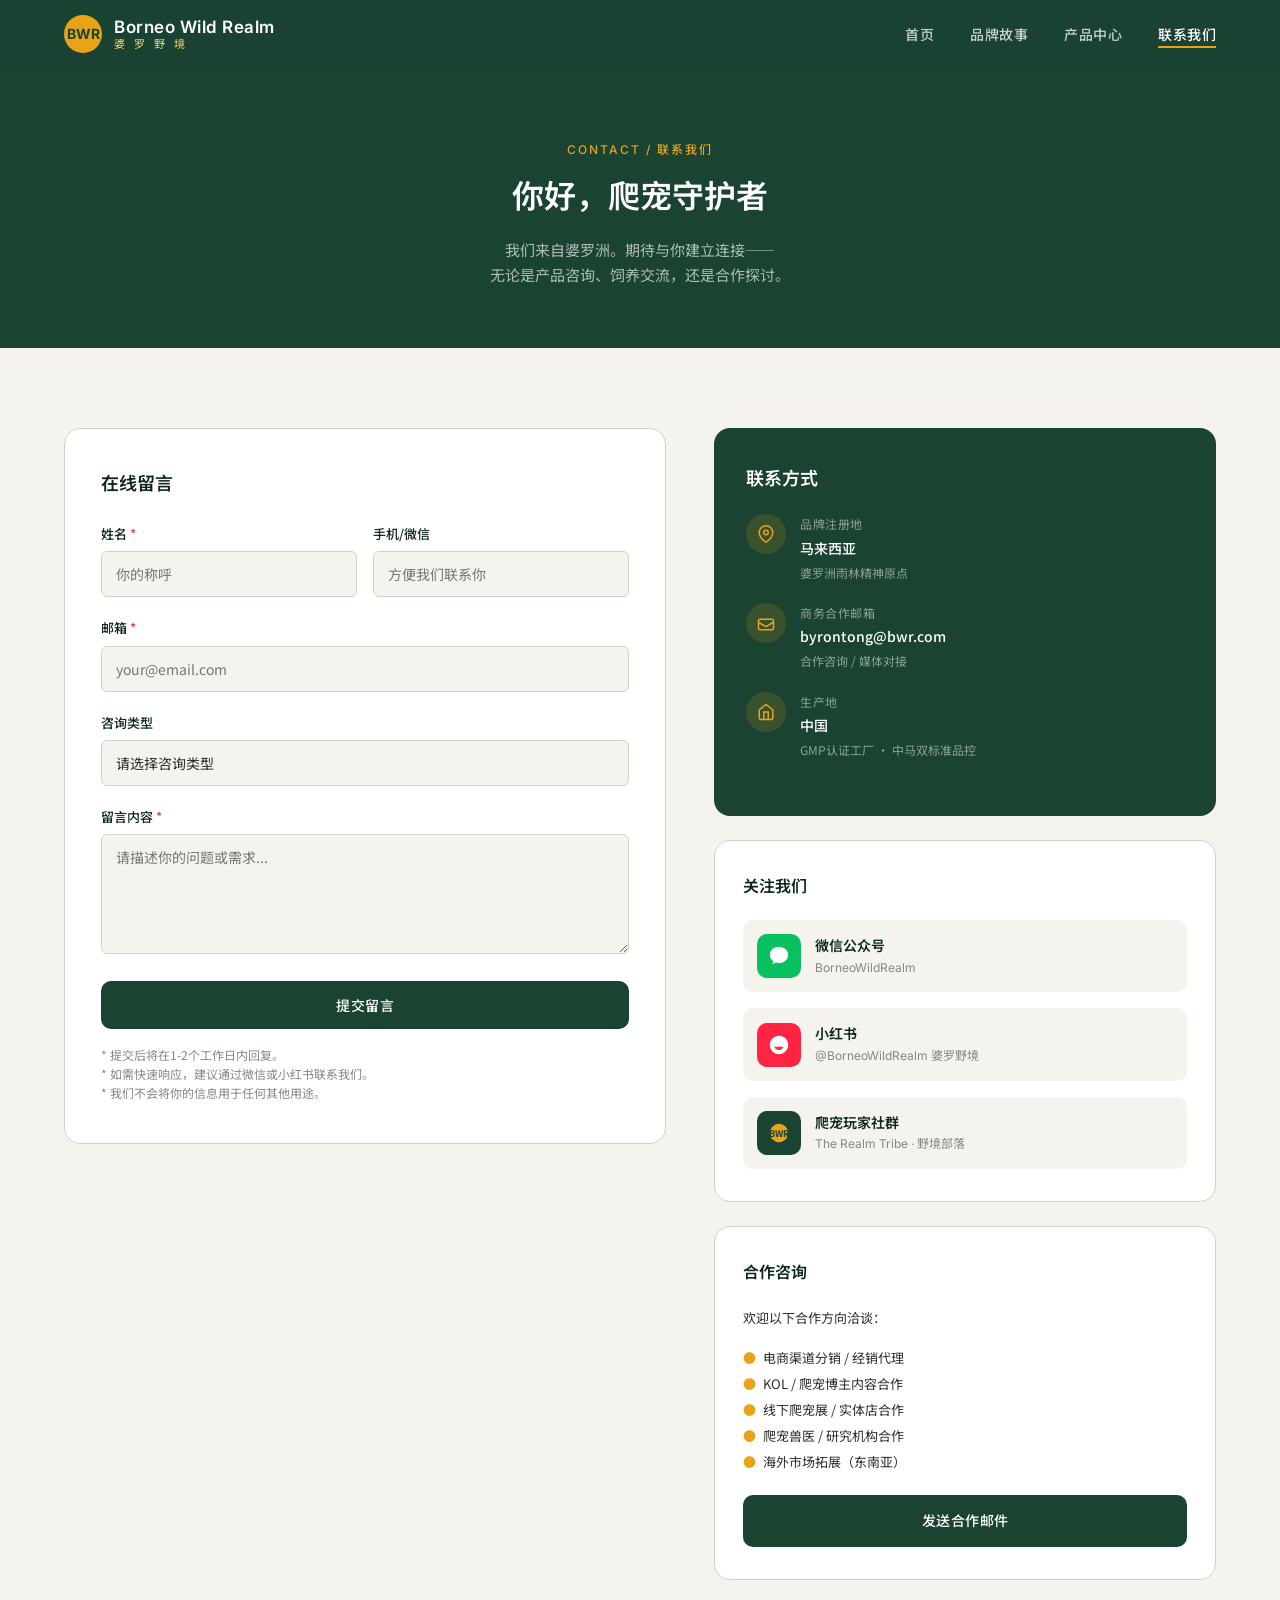
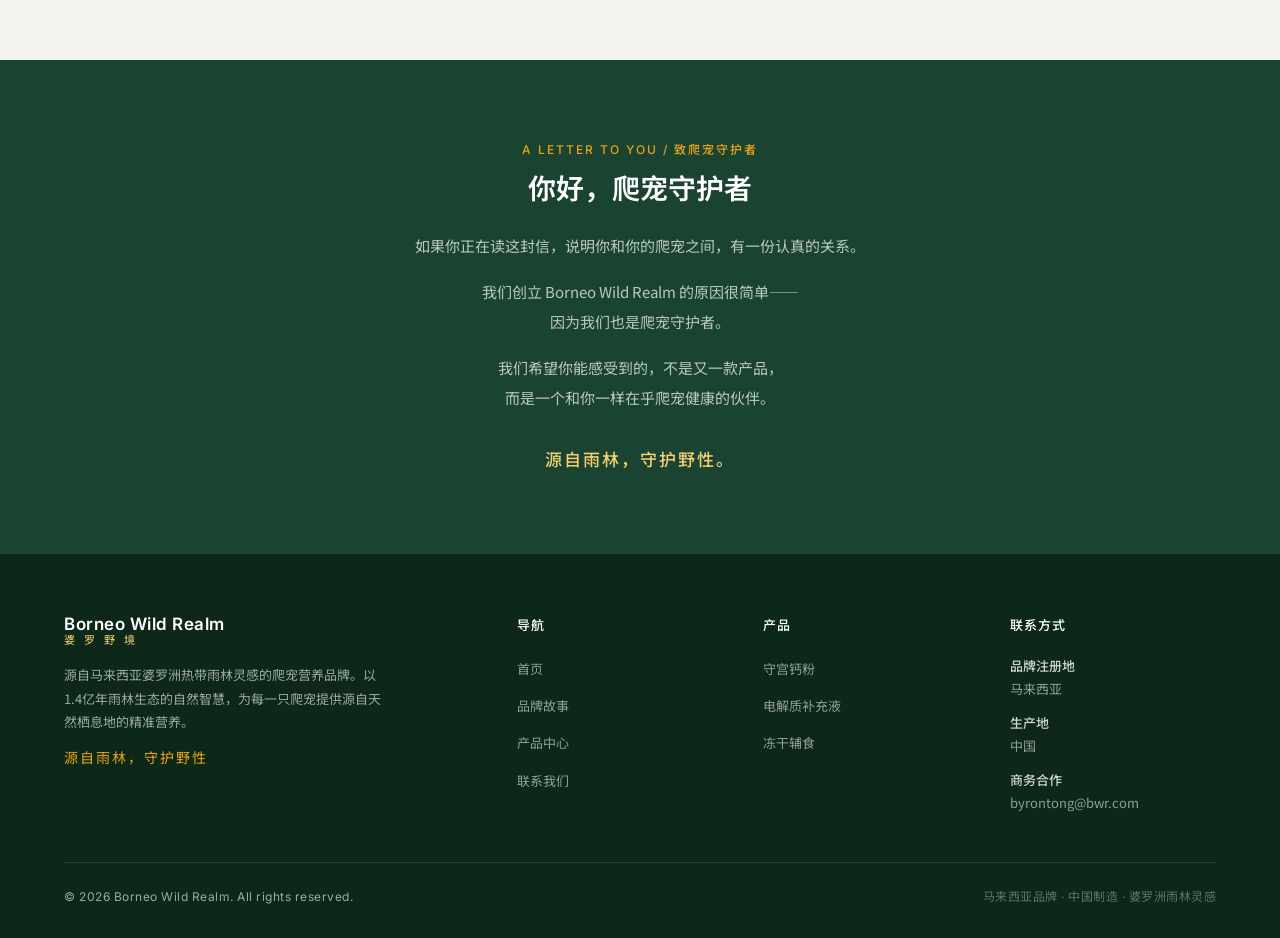
==== contact.html @ 5eca559c "Borneo Wild Realm brand website - initial commit 4 pages: index, story, products, contact 7 products" ====
<!DOCTYPE html>
<html lang="zh-CN">
<head>
  <meta charset="UTF-8">
  <meta name="viewport" content="width=device-width, initial-scale=1.0">
  <title>联系我们 | Borneo Wild Realm 婆罗野境</title>
  <meta name="description" content="联系 Borneo Wild Realm — 在线留言、微信/小红书账号、合作咨询渠道。源自婆罗洲雨林的爬宠营养品牌，期待与每一位爬宠守护者建立连接。">
  <link rel="icon" href="data:image/svg+xml,<svg xmlns='http://www.w3.org/2000/svg' viewBox='0 0 100 100'><circle cx='50' cy='50' r='50' fill='%23E8A317'/><text x='50' y='62' text-anchor='middle' font-family='Inter,sans-serif' font-size='32' font-weight='700' fill='%231B4332'>BWR</text></svg>">
  <link rel="stylesheet" href="css/style.css">
</head>
<body>

  <!-- ========== 导航栏 ========== -->
  <nav class="navbar">
    <div class="nav-inner">
      <a href="index.html" class="nav-logo">
        <div class="nav-logo-icon">BWR</div>
        <div class="nav-logo-text">
          Borneo Wild Realm
          <div class="cn">婆 罗 野 境</div>
        </div>
      </a>
      <button class="nav-toggle" aria-label="菜单">
        <span></span><span></span><span></span>
      </button>
      <ul class="nav-links">
        <li><a href="index.html">首页</a></li>
        <li><a href="story.html">品牌故事</a></li>
        <li><a href="products.html">产品中心</a></li>
        <li><a href="contact.html">联系我们</a></li>
      </ul>
    </div>
  </nav>

  <!-- ========== 联系页 Hero ========== -->
  <section class="contact-hero">
    <div class="container">
      <div class="section-label">CONTACT / 联系我们</div>
      <h1>你好，爬宠守护者</h1>
      <p>我们来自婆罗洲。期待与你建立连接——<br>无论是产品咨询、饲养交流，还是合作探讨。</p>
    </div>
  </section>

  <!-- ========== 联系内容 ========== -->
  <section class="bg-limestone">
    <div class="container">
      <div class="contact-grid">

        <!-- 左侧：留言表单 -->
        <div class="contact-form-wrapper fade-in">
          <h3 style="font-family:var(--bw-font-primary);font-size:18px;font-weight:600;color:var(--bw-jungle-dark);margin-bottom:24px;">在线留言</h3>

          <div class="form-success">
            <strong>留言提交成功！</strong>
            我们已收到你的消息，将在1-2个工作日内回复。
          </div>

          <form id="contact-form" novalidate>
            <div class="form-row">
              <div class="form-group">
                <label for="name">姓名 <span class="required">*</span></label>
                <input type="text" id="name" name="name" placeholder="你的称呼" required>
              </div>
              <div class="form-group">
                <label for="phone">手机/微信</label>
                <input type="text" id="phone" name="phone" placeholder="方便我们联系你">
              </div>
            </div>

            <div class="form-group">
              <label for="email">邮箱 <span class="required">*</span></label>
              <input type="email" id="email" name="email" placeholder="your@email.com" required>
            </div>

            <div class="form-group">
              <label for="topic">咨询类型</label>
              <select id="topic" name="topic">
                <option value="">请选择咨询类型</option>
                <option value="product">产品咨询</option>
                <option value="purchase">购买渠道</option>
                <option value="breeding">饲养交流</option>
                <option value="cooperation">商务合作</option>
                <option value="kol">KOL/媒体合作</option>
                <option value="other">其他</option>
              </select>
            </div>

            <div class="form-group">
              <label for="message">留言内容 <span class="required">*</span></label>
              <textarea id="message" name="message" placeholder="请描述你的问题或需求..." required></textarea>
            </div>

            <button type="submit" class="btn btn-dark" style="width:100%;">提交留言</button>

            <p class="form-note">
              * 提交后将在1-2个工作日内回复。<br>
              * 如需快速响应，建议通过微信或小红书联系我们。<br>
              * 我们不会将你的信息用于任何其他用途。
            </p>
          </form>
        </div>

        <!-- 右侧：联系信息 + 社交媒体 -->
        <div>
          <!-- 联系信息卡片 -->
          <div class="contact-info-card fade-in fade-in-delay-1">
            <h3>联系方式</h3>

            <div class="contact-info-item">
              <div class="ci-icon">
                <svg width="18" height="18" viewBox="0 0 24 24" fill="none" stroke="#E8A317" stroke-width="2"><path d="M21 10c0 7-9 13-9 13s-9-6-9-13a9 9 0 0 1 18 0z"/><circle cx="12" cy="10" r="3"/></svg>
              </div>
              <div class="ci-content">
                <div class="ci-label">品牌注册地</div>
                <div class="ci-value">马来西亚</div>
                <div class="ci-sub">婆罗洲雨林精神原点</div>
              </div>
            </div>

            <div class="contact-info-item">
              <div class="ci-icon">
                <svg width="18" height="18" viewBox="0 0 24 24" fill="none" stroke="#E8A317" stroke-width="2"><rect x="2" y="7" width="20" height="14" rx="2"/><path d="M22 11l-10 6L2 11"/></svg>
              </div>
              <div class="ci-content">
                <div class="ci-label">商务合作邮箱</div>
                <div class="ci-value">byrontong@bwr.com</div>
                <div class="ci-sub">合作咨询 / 媒体对接</div>
              </div>
            </div>

            <div class="contact-info-item">
              <div class="ci-icon">
                <svg width="18" height="18" viewBox="0 0 24 24" fill="none" stroke="#E8A317" stroke-width="2"><path d="M3 9l9-7 9 7v11a2 2 0 0 1-2 2H5a2 2 0 0 1-2-2z"/><polyline points="9 22 9 12 15 12 15 22"/></svg>
              </div>
              <div class="ci-content">
                <div class="ci-label">生产地</div>
                <div class="ci-value">中国</div>
                <div class="ci-sub">GMP认证工厂 · 中马双标准品控</div>
              </div>
            </div>
          </div>

          <!-- 社交媒体卡片 -->
          <div class="social-card fade-in fade-in-delay-2">
            <h3>关注我们</h3>
            <div class="social-list">

              <div class="social-item">
                <div class="si-icon" style="background:#07C160;">
                  <svg width="22" height="22" viewBox="0 0 24 24" fill="#fff"><path d="M8.5 8.5a1 1 0 100-2 1 1 0 000 2zm5 0a1 1 0 100-2 1 1 0 000 2zM12 2C6.48 2 2 5.94 2 10.8c0 2.77 1.46 5.24 3.74 6.85L5 21l3.4-1.86c1.12.31 2.32.48 3.6.48 5.52 0 10-3.94 10-8.8S17.52 2 12 2z"/></svg>
                </div>
                <div class="si-content">
                  <div class="si-name">微信公众号</div>
                  <div class="si-id">BorneoWildRealm</div>
                </div>
              </div>

              <div class="social-item">
                <div class="si-icon" style="background:#FF2442;">
                  <svg width="22" height="22" viewBox="0 0 24 24" fill="#fff"><path d="M12 2C6.48 2 2 6.48 2 12s4.48 10 10 10 10-4.48 10-10S17.52 2 12 2zm3.5 6.5c-.83 0-1.5.67-1.5 1.5s.67 1.5 1.5 1.5 1.5-.67 1.5-1.5-.67-1.5-1.5-1.5zm-7 0c-.83 0-1.5.67-1.5 1.5s.67 1.5 1.5 1.5 1.5-.67 1.5-1.5-.67-1.5-1.5-1.5zM12 17.5c-2.33 0-4.31-1.46-5.11-3.5h10.22c-.8 2.04-2.78 3.5-5.11 3.5z"/></svg>
                </div>
                <div class="si-content">
                  <div class="si-name">小红书</div>
                  <div class="si-id">@BorneoWildRealm 婆罗野境</div>
                </div>
              </div>

              <div class="social-item">
                <div class="si-icon" style="background:#1B4332;">
                  <svg width="22" height="22" viewBox="0 0 24 24" fill="#E8A317"><circle cx="12" cy="12" r="10"/><text x="12" y="16" text-anchor="middle" font-size="10" font-weight="700" fill="#1B4332">BWR</text></svg>
                </div>
                <div class="si-content">
                  <div class="si-name">爬宠玩家社群</div>
                  <div class="si-id">The Realm Tribe · 野境部落</div>
                </div>
              </div>

            </div>
          </div>

          <!-- 合作咨询卡片 -->
          <div class="social-card fade-in fade-in-delay-3" style="margin-top:24px;">
            <h3>合作咨询</h3>
            <div style="font-size:13px;color:var(--gray-500);line-height:1.8;margin-bottom:16px;">
              欢迎以下合作方向洽谈：
            </div>
            <ul style="font-size:13px;color:var(--bw-charcoal);line-height:2;">
              <li style="padding-left:20px;position:relative;">
                <span style="position:absolute;left:0;color:var(--bw-amber);">&#9679;</span>
                电商渠道分销 / 经销代理
              </li>
              <li style="padding-left:20px;position:relative;">
                <span style="position:absolute;left:0;color:var(--bw-amber);">&#9679;</span>
                KOL / 爬宠博主内容合作
              </li>
              <li style="padding-left:20px;position:relative;">
                <span style="position:absolute;left:0;color:var(--bw-amber);">&#9679;</span>
                线下爬宠展 / 实体店合作
              </li>
              <li style="padding-left:20px;position:relative;">
                <span style="position:absolute;left:0;color:var(--bw-amber);">&#9679;</span>
                爬宠兽医 / 研究机构合作
              </li>
              <li style="padding-left:20px;position:relative;">
                <span style="position:absolute;left:0;color:var(--bw-amber);">&#9679;</span>
                海外市场拓展（东南亚）
              </li>
            </ul>
            <a href="mailto:byrontong@bwr.com" class="btn btn-dark" style="width:100%;margin-top:20px;">发送合作邮件</a>
          </div>
        </div>

      </div>
    </div>
  </section>

  <!-- ========== 品牌信件 CTA ========== -->
  <section class="bg-rainforest">
    <div class="container-sm text-center fade-in">
      <div class="section-label" style="color:var(--bw-amber);">A LETTER TO YOU / 致爬宠守护者</div>
      <h2 class="section-title" style="margin-bottom:24px;">你好，爬宠守护者</h2>
      <p style="font-size:15px;color:rgba(255,255,255,0.7);line-height:2;margin-bottom:16px;">
        如果你正在读这封信，说明你和你的爬宠之间，有一份认真的关系。
      </p>
      <p style="font-size:15px;color:rgba(255,255,255,0.7);line-height:2;margin-bottom:16px;">
        我们创立 Borneo Wild Realm 的原因很简单——<br>
        因为我们也是爬宠守护者。
      </p>
      <p style="font-size:15px;color:rgba(255,255,255,0.7);line-height:2;margin-bottom:32px;">
        我们希望你能感受到的，不是又一款产品，<br>
        而是一个和你一样在乎爬宠健康的伙伴。
      </p>
      <p style="font-size:17px;color:var(--bw-amber-light);font-weight:500;letter-spacing:2px;">
        源自雨林，守护野性。
      </p>
    </div>
  </section>

  <!-- ========== 页脚 ========== -->
  <footer class="footer">
    <div class="container">
      <div class="footer-grid">
        <div class="footer-brand">
          <div class="nav-logo-text">
            Borneo Wild Realm
            <div class="cn" style="color:var(--bw-amber-light);letter-spacing:3px;font-size:11px;">婆 罗 野 境</div>
          </div>
          <p>源自马来西亚婆罗洲热带雨林灵感的爬宠营养品牌。以1.4亿年雨林生态的自然智慧，为每一只爬宠提供源自天然栖息地的精准营养。</p>
          <div class="slogan">源自雨林，守护野性</div>
        </div>
        <div class="footer-col">
          <h4>导航</h4>
          <ul>
            <li><a href="index.html">首页</a></li>
            <li><a href="story.html">品牌故事</a></li>
            <li><a href="products.html">产品中心</a></li>
            <li><a href="contact.html">联系我们</a></li>
          </ul>
        </div>
        <div class="footer-col">
          <h4>产品</h4>
          <ul>
            <li><a href="products.html">守宫钙粉</a></li>
            <li><a href="products.html">电解质补充液</a></li>
            <li><a href="products.html">冻干辅食</a></li>
          </ul>
        </div>
        <div class="footer-col">
          <h4>联系方式</h4>
          <div class="contact-item">
            <strong>品牌注册地</strong><br>马来西亚
          </div>
          <div class="contact-item" style="margin-top:10px;">
            <strong>生产地</strong><br>中国
          </div>
          <div class="contact-item" style="margin-top:10px;">
            <strong>商务合作</strong><br>byrontong@bwr.com
          </div>
        </div>
      </div>
      <div class="footer-bottom">
        <span>&copy; 2026 Borneo Wild Realm. All rights reserved.</span>
        <span class="brand-line">马来西亚品牌 · 中国制造 · 婆罗洲雨林灵感</span>
      </div>
    </div>
  </footer>

  <script src="js/products.js"></script>
  <script src="js/main.js"></script>
</body>
</html>
---- css/style.css ----
/* ============================================
   Borneo Wild Realm | 婆罗野境
   品牌官网共享样式
   ============================================ */

/* ---------- 字体 ---------- */
@import url('https://fonts.googleapis.com/css2?family=Inter:wght@400;500;600;700&family=Noto+Sans+SC:wght@400;500;700&display=swap');

/* ---------- 设计变量 ---------- */
:root {
  /* 品牌色彩系统 */
  --bw-rainforest: #1B4332;
  --bw-rainforest-light: #2D6A4F;
  --bw-rainforest-pale: #D8E8DC;
  --bw-jungle-dark: #0D2818;
  --bw-amber: #E8A317;
  --bw-amber-light: #F4D06F;
  --bw-amber-pale: #FCF3D5;
  --bw-earth: #D4A373;
  --bw-earth-light: #E8C9A0;
  --bw-limestone: #F5F3EE;
  --bw-charcoal: #2C2C2A;
  --bw-gray-500: #888780;
  --bw-gray-300: #D3D1C7;
  --bw-gray-100: #F1EFE8;
  --bw-white: #FFFFFF;

  /* 字体 */
  --bw-font-primary: 'Inter', 'Noto Sans SC', system-ui, sans-serif;
  --bw-font-body: 'Noto Sans SC', 'Inter', system-ui, sans-serif;

  /* 圆角 */
  --bw-radius-sm: 6px;
  --bw-radius-md: 10px;
  --bw-radius-lg: 16px;
  --bw-radius-xl: 24px;

  /* 阴影 */
  --bw-shadow-sm: 0 1px 3px rgba(13, 40, 24, 0.08);
  --bw-shadow-md: 0 4px 16px rgba(13, 40, 24, 0.1);
  --bw-shadow-lg: 0 12px 40px rgba(13, 40, 24, 0.15);

  /* 过渡 */
  --bw-transition: 0.35s cubic-bezier(0.4, 0, 0.2, 1);

  /* 容器宽度 */
  --bw-container: 1200px;
}

/* ---------- 基础重置 ---------- */
* {
  margin: 0;
  padding: 0;
  box-sizing: border-box;
}

html {
  scroll-behavior: smooth;
  -webkit-text-size-adjust: 100%;
}

body {
  font-family: var(--bw-font-body);
  background: var(--bw-limestone);
  color: var(--bw-charcoal);
  line-height: 1.7;
  -webkit-font-smoothing: antialiased;
  -moz-osx-font-smoothing: grayscale;
  overflow-x: hidden;
}

img {
  max-width: 100%;
  height: auto;
  display: block;
}

a {
  color: inherit;
  text-decoration: none;
  transition: color var(--bw-transition);
}

ul {
  list-style: none;
}

/* ---------- 容器 ---------- */
.container {
  max-width: var(--bw-container);
  margin: 0 auto;
  padding: 0 24px;
}

.container-sm {
  max-width: 800px;
  margin: 0 auto;
  padding: 0 24px;
}

/* ============================================
   导航栏
   ============================================ */
.navbar {
  position: fixed;
  top: 0;
  left: 0;
  width: 100%;
  z-index: 1000;
  background: rgba(27, 67, 50, 0.92);
  backdrop-filter: blur(12px);
  -webkit-backdrop-filter: blur(12px);
  transition: background var(--bw-transition), box-shadow var(--bw-transition);
}

.navbar.scrolled {
  background: rgba(13, 40, 24, 0.96);
  box-shadow: 0 2px 20px rgba(0, 0, 0, 0.15);
}

.nav-inner {
  max-width: var(--bw-container);
  margin: 0 auto;
  padding: 0 24px;
  height: 68px;
  display: flex;
  align-items: center;
  justify-content: space-between;
}

.nav-logo {
  display: flex;
  align-items: center;
  gap: 12px;
}

.nav-logo-icon {
  width: 38px;
  height: 38px;
  border-radius: 50%;
  background: var(--bw-amber);
  display: flex;
  align-items: center;
  justify-content: center;
  font-family: var(--bw-font-primary);
  font-weight: 700;
  font-size: 14px;
  color: var(--bw-rainforest);
  flex-shrink: 0;
}

.nav-logo-text {
  font-family: var(--bw-font-primary);
  font-size: 17px;
  font-weight: 600;
  color: var(--bw-white);
  letter-spacing: 0.5px;
  line-height: 1.2;
}

.nav-logo-text .cn {
  font-size: 11px;
  color: var(--bw-amber-light);
  letter-spacing: 3px;
  font-weight: 400;
}

.nav-links {
  display: flex;
  align-items: center;
  gap: 36px;
}

.nav-links a {
  font-size: 14px;
  color: rgba(255, 255, 255, 0.75);
  font-weight: 500;
  letter-spacing: 0.5px;
  position: relative;
  padding: 4px 0;
}

.nav-links a::after {
  content: '';
  position: absolute;
  bottom: 0;
  left: 0;
  width: 0;
  height: 2px;
  background: var(--bw-amber);
  transition: width var(--bw-transition);
}

.nav-links a:hover,
.nav-links a.active {
  color: var(--bw-white);
}

.nav-links a:hover::after,
.nav-links a.active::after {
  width: 100%;
}

/* 移动端汉堡菜单 */
.nav-toggle {
  display: none;
  flex-direction: column;
  gap: 5px;
  cursor: pointer;
  padding: 8px;
  background: none;
  border: none;
}

.nav-toggle span {
  width: 24px;
  height: 2px;
  background: var(--bw-white);
  border-radius: 2px;
  transition: all var(--bw-transition);
}

.nav-toggle.active span:nth-child(1) {
  transform: translateY(7px) rotate(45deg);
}

.nav-toggle.active span:nth-child(2) {
  opacity: 0;
}

.nav-toggle.active span:nth-child(3) {
  transform: translateY(-7px) rotate(-45deg);
}

/* ============================================
   通用区块
   ============================================ */
section {
  padding: 80px 0;
}

.section-label {
  font-family: var(--bw-font-primary);
  font-size: 12px;
  font-weight: 500;
  text-transform: uppercase;
  letter-spacing: 2px;
  color: var(--bw-amber);
  margin-bottom: 10px;
}

.section-title {
  font-family: var(--bw-font-primary);
  font-size: 28px;
  font-weight: 600;
  color: var(--bw-jungle-dark);
  margin-bottom: 16px;
  line-height: 1.3;
}

.section-subtitle {
  font-size: 15px;
  color: var(--bw-gray-500);
  max-width: 640px;
  margin-bottom: 48px;
  line-height: 1.8;
}

.bg-white { background: var(--bw-white); }
.bg-limestone { background: var(--bw-limestone); }
.bg-rainforest { background: var(--bw-rainforest); color: var(--bw-white); }
.bg-rainforest .section-title { color: var(--bw-white); }
.bg-rainforest .section-subtitle { color: rgba(255, 255, 255, 0.7); }

.text-center { text-align: center; }

/* ============================================
   按钮
   ============================================ */
.btn {
  display: inline-flex;
  align-items: center;
  justify-content: center;
  gap: 8px;
  padding: 14px 32px;
  font-family: var(--bw-font-primary);
  font-size: 14px;
  font-weight: 500;
  letter-spacing: 0.5px;
  border-radius: var(--bw-radius-md);
  border: none;
  cursor: pointer;
  transition: all var(--bw-transition);
  text-decoration: none;
}

.btn-primary {
  background: var(--bw-amber);
  color: var(--bw-rainforest);
}

.btn-primary:hover {
  background: var(--bw-amber-light);
  transform: translateY(-2px);
  box-shadow: 0 6px 20px rgba(232, 163, 23, 0.35);
}

.btn-outline {
  background: transparent;
  color: var(--bw-white);
  border: 1.5px solid rgba(255, 255, 255, 0.4);
}

.btn-outline:hover {
  border-color: var(--bw-amber);
  color: var(--bw-amber);
}

.btn-dark {
  background: var(--bw-rainforest);
  color: var(--bw-white);
}

.btn-dark:hover {
  background: var(--bw-jungle-dark);
  transform: translateY(-2px);
  box-shadow: var(--bw-shadow-md);
}

/* ============================================
   滚动淡入动画
   ============================================ */
.fade-in {
  opacity: 0;
  transform: translateY(40px);
  transition: opacity 0.7s ease, transform 0.7s ease;
}

.fade-in.visible {
  opacity: 1;
  transform: translateY(0);
}

.fade-in-delay-1 {
  transition-delay: 0.1s;
}
.fade-in-delay-2 {
  transition-delay: 0.2s;
}
.fade-in-delay-3 {
  transition-delay: 0.3s;
}
.fade-in-delay-4 {
  transition-delay: 0.4s;
}

/* ============================================
   页脚
   ============================================ */
.footer {
  background: var(--bw-jungle-dark);
  color: rgba(255, 255, 255, 0.6);
  padding: 60px 0 30px;
}

.footer-grid {
  display: grid;
  grid-template-columns: 2fr 1fr 1fr 1fr;
  gap: 40px;
  margin-bottom: 48px;
}

.footer-brand .nav-logo-text {
  color: var(--bw-white);
  margin-bottom: 16px;
}

.footer-brand p {
  font-size: 13px;
  line-height: 1.8;
  max-width: 320px;
}

.footer-brand .slogan {
  font-family: var(--bw-font-primary);
  font-size: 14px;
  color: var(--bw-amber);
  letter-spacing: 2px;
  margin-top: 12px;
}

.footer-col h4 {
  font-family: var(--bw-font-primary);
  font-size: 13px;
  font-weight: 500;
  color: var(--bw-white);
  letter-spacing: 1px;
  margin-bottom: 18px;
  text-transform: uppercase;
}

.footer-col li {
  margin-bottom: 10px;
}

.footer-col a {
  font-size: 13px;
  color: rgba(255, 255, 255, 0.55);
}

.footer-col a:hover {
  color: var(--bw-amber);
}

.footer-col .contact-item {
  font-size: 13px;
  color: rgba(255, 255, 255, 0.55);
  line-height: 1.8;
}

.footer-col .contact-item strong {
  color: rgba(255, 255, 255, 0.8);
  font-weight: 500;
}

.footer-bottom {
  border-top: 1px solid rgba(255, 255, 255, 0.1);
  padding-top: 24px;
  display: flex;
  justify-content: space-between;
  align-items: center;
  font-size: 12px;
  font-family: var(--bw-font-primary);
  letter-spacing: 0.5px;
}

.footer-bottom .brand-line {
  color: rgba(255, 255, 255, 0.35);
}

/* ============================================
   响应式
   ============================================ */
@media (max-width: 968px) {
  .footer-grid {
    grid-template-columns: 1fr 1fr;
    gap: 32px;
  }
}

@media (max-width: 768px) {
  section {
    padding: 56px 0;
  }

  .section-title {
    font-size: 22px;
  }

  .container,
  .container-sm {
    padding: 0 20px;
  }

  /* 移动端导航 */
  .nav-toggle {
    display: flex;
  }

  .nav-links {
    position: fixed;
    top: 68px;
    left: 0;
    width: 100%;
    background: var(--bw-jungle-dark);
    flex-direction: column;
    padding: 24px;
    gap: 20px;
    transform: translateY(-150%);
    transition: transform var(--bw-transition);
    box-shadow: 0 8px 32px rgba(0, 0, 0, 0.2);
  }

  .nav-links.open {
    transform: translateY(0);
  }

  .nav-links a {
    font-size: 15px;
    width: 100%;
    padding: 8px 0;
  }

  .footer-grid {
    grid-template-columns: 1fr;
    gap: 28px;
  }

  .footer-bottom {
    flex-direction: column;
    gap: 12px;
    text-align: center;
  }
}

@media (max-width: 480px) {
  .nav-logo-text {
    font-size: 15px;
  }

  .nav-logo-text .cn {
    font-size: 10px;
    letter-spacing: 2px;
  }

  .section-title {
    font-size: 20px;
  }

  .btn {
    padding: 12px 24px;
    font-size: 13px;
  }
}

/* ============================================
   首页 — Hero Banner
   ============================================ */
.hero {
  position: relative;
  min-height: 100vh;
  display: flex;
  align-items: center;
  justify-content: center;
  text-align: center;
  overflow: hidden;
  background: var(--bw-jungle-dark);
}

.hero-bg {
  position: absolute;
  top: 0;
  left: 0;
  width: 100%;
  height: 100%;
  z-index: 0;
}

.hero-bg svg {
  width: 100%;
  height: 100%;
  object-fit: cover;
}

.hero-overlay {
  position: absolute;
  top: 0;
  left: 0;
  width: 100%;
  height: 100%;
  background: linear-gradient(180deg, rgba(13, 40, 24, 0.4) 0%, rgba(13, 40, 24, 0.7) 60%, rgba(13, 40, 24, 0.9) 100%);
  z-index: 1;
}

.hero-content {
  position: relative;
  z-index: 2;
  max-width: 720px;
  padding: 0 24px;
  animation: heroFadeIn 1.2s ease;
}

@keyframes heroFadeIn {
  from {
    opacity: 0;
    transform: translateY(30px);
  }
  to {
    opacity: 1;
    transform: translateY(0);
  }
}

.hero-brand-mark {
  width: 80px;
  height: 80px;
  border-radius: 50%;
  background: var(--bw-amber);
  display: inline-flex;
  align-items: center;
  justify-content: center;
  font-family: var(--bw-font-primary);
  font-weight: 700;
  font-size: 26px;
  color: var(--bw-rainforest);
  margin-bottom: 28px;
  box-shadow: 0 0 40px rgba(232, 163, 23, 0.3);
}

.hero h1 {
  font-family: var(--bw-font-primary);
  font-size: 44px;
  font-weight: 600;
  color: var(--bw-white);
  letter-spacing: 2px;
  margin-bottom: 8px;
  line-height: 1.2;
}

.hero .cn-name {
  font-size: 20px;
  color: var(--bw-amber-light);
  letter-spacing: 8px;
  margin-bottom: 32px;
  font-weight: 500;
}

.hero .slogan {
  font-size: 17px;
  color: rgba(255, 255, 255, 0.8);
  letter-spacing: 2px;
  margin-bottom: 6px;
}

.hero .slogan-en {
  font-family: var(--bw-font-primary);
  font-size: 14px;
  color: rgba(255, 255, 255, 0.45);
  letter-spacing: 1px;
  margin-bottom: 28px;
}

.hero-business-line {
  font-size: 14px;
  color: rgba(255, 255, 255, 0.7);
  letter-spacing: 3px;
  margin-bottom: 36px;
  padding-top: 20px;
  border-top: 1px solid rgba(232, 163, 23, 0.25);
  display: inline-block;
}

.hero-actions {
  display: flex;
  gap: 16px;
  justify-content: center;
  flex-wrap: wrap;
}

.hero-scroll {
  position: absolute;
  bottom: 32px;
  left: 50%;
  transform: translateX(-50%);
  z-index: 2;
  display: flex;
  flex-direction: column;
  align-items: center;
  gap: 8px;
  color: rgba(255, 255, 255, 0.4);
  font-size: 11px;
  font-family: var(--bw-font-primary);
  letter-spacing: 2px;
  animation: scrollBounce 2s ease-in-out infinite;
}

@keyframes scrollBounce {
  0%, 100% { transform: translateX(-50%) translateY(0); }
  50% { transform: translateX(-50%) translateY(8px); }
}

/* ============================================
   首页 — 产品轮播
   ============================================ */
.product-carousel {
  position: relative;
  max-width: 1000px;
  margin: 0 auto;
  border-radius: var(--bw-radius-xl);
  overflow: hidden;
  background: var(--bw-white);
  box-shadow: var(--bw-shadow-lg);
}

.carousel-viewport {
  overflow: hidden;
}

.carousel-track {
  display: flex;
  transition: transform 0.6s cubic-bezier(0.4, 0, 0.2, 1);
}

.carousel-slide {
  min-width: 100%;
  display: flex;
}

.carousel-content {
  display: grid;
  grid-template-columns: 1fr 1fr;
  width: 100%;
  min-height: 380px;
}

.carousel-image {
  display: flex;
  align-items: center;
  justify-content: center;
  background: var(--bw-gray-100);
  padding: 40px;
  overflow: hidden;
  position: relative;
}

.carousel-image svg,
.carousel-image img {
  max-width: 220px;
  max-height: 220px;
  width: 100%;
}

/* 轮播中真实产品图充满背景 */
.carousel-image img.product-real-img {
  position: absolute;
  inset: 0;
  width: 100%;
  height: 100%;
  max-width: 100%;
  max-height: 100%;
  object-fit: cover;
  padding: 0;
}

.carousel-image:has(img.product-real-img) {
  padding: 0;
  background: var(--bw-jungle-dark);
}

.carousel-image:has(img.product-real-img)::after {
  content: '';
  position: absolute;
  inset: 0;
  background: linear-gradient(to right, transparent 30%, rgba(13, 40, 24, 0.55) 70%, rgba(13, 40, 24, 0.85) 100%);
  pointer-events: none;
}

.carousel-info {
  padding: 48px 40px;
  display: flex;
  flex-direction: column;
  justify-content: center;
}

.carousel-badge {
  display: inline-block;
  font-family: var(--bw-font-primary);
  font-size: 11px;
  font-weight: 600;
  letter-spacing: 2px;
  color: var(--bw-amber);
  background: var(--bw-amber-pale);
  padding: 4px 12px;
  border-radius: 20px;
  margin-bottom: 16px;
  width: fit-content;
}

.carousel-title {
  font-family: var(--bw-font-primary);
  font-size: 24px;
  font-weight: 600;
  color: var(--bw-jungle-dark);
  margin-bottom: 8px;
}

.carousel-tagline {
  font-size: 14px;
  color: var(--bw-rainforest);
  font-weight: 500;
  margin-bottom: 16px;
}

.carousel-desc {
  font-size: 14px;
  color: var(--bw-gray-500);
  line-height: 1.8;
  margin-bottom: 20px;
}

.carousel-specs {
  display: flex;
  flex-wrap: wrap;
  gap: 8px;
  margin-bottom: 24px;
}

.carousel-spec {
  font-family: var(--bw-font-primary);
  font-size: 12px;
  color: var(--bw-charcoal);
  background: var(--bw-limestone);
  padding: 4px 10px;
  border-radius: var(--bw-radius-sm);
  border: 1px solid var(--bw-gray-300);
}

.carousel-dots {
  display: flex;
  justify-content: center;
  gap: 8px;
  padding: 16px 0;
  background: var(--bw-white);
}

.carousel-dot {
  width: 8px;
  height: 8px;
  border-radius: 50%;
  background: var(--bw-gray-300);
  border: none;
  cursor: pointer;
  transition: all var(--bw-transition);
}

.carousel-dot.active {
  background: var(--bw-amber);
  width: 24px;
  border-radius: 4px;
}

.carousel-prev,
.carousel-next {
  position: absolute;
  top: 50%;
  transform: translateY(-50%);
  width: 44px;
  height: 44px;
  border-radius: 50%;
  background: var(--bw-white);
  border: none;
  box-shadow: var(--bw-shadow-md);
  cursor: pointer;
  display: flex;
  align-items: center;
  justify-content: center;
  font-size: 18px;
  color: var(--bw-rainforest);
  z-index: 5;
  transition: all var(--bw-transition);
}

.carousel-prev { left: 16px; }
.carousel-next { right: 16px; }

.carousel-prev:hover,
.carousel-next:hover {
  background: var(--bw-amber);
  color: var(--bw-rainforest);
}

/* ============================================
   首页 — 品牌简介
   ============================================ */
.brand-intro {
  display: grid;
  grid-template-columns: 1fr 1fr;
  gap: 60px;
  align-items: center;
}

.brand-intro-text .section-title {
  margin-bottom: 20px;
}

.brand-intro-text p {
  font-size: 15px;
  color: var(--bw-gray-500);
  line-height: 1.9;
  margin-bottom: 16px;
}

.brand-intro-stats {
  display: grid;
  grid-template-columns: repeat(3, 1fr);
  gap: 24px;
  margin-top: 32px;
}

.stat-item .stat-num {
  font-family: var(--bw-font-primary);
  font-size: 32px;
  font-weight: 700;
  color: var(--bw-rainforest);
  line-height: 1;
}

.stat-item .stat-label {
  font-size: 12px;
  color: var(--bw-gray-500);
  margin-top: 6px;
  letter-spacing: 1px;
}

.brand-intro-visual {
  position: relative;
  border-radius: var(--bw-radius-xl);
  overflow: hidden;
  aspect-ratio: 4 / 5;
}

.brand-intro-visual svg {
  width: 100%;
  height: 100%;
}

/* ============================================
   首页 — 品牌支柱
   ============================================ */
.pillars-grid {
  display: grid;
  grid-template-columns: repeat(3, 1fr);
  gap: 28px;
}

.pillar-card {
  background: var(--bw-white);
  border-radius: var(--bw-radius-lg);
  padding: 36px 28px;
  text-align: center;
  border: 1px solid var(--bw-gray-300);
  transition: all var(--bw-transition);
}

.pillar-card:hover {
  transform: translateY(-4px);
  box-shadow: var(--bw-shadow-lg);
  border-color: var(--bw-rainforest-light);
}

.pillar-icon {
  width: 56px;
  height: 56px;
  border-radius: 50%;
  background: var(--bw-rainforest-pale);
  display: flex;
  align-items: center;
  justify-content: center;
  margin: 0 auto 20px;
  font-family: var(--bw-font-primary);
  font-size: 22px;
  font-weight: 700;
  color: var(--bw-rainforest);
}

.pillar-card h3 {
  font-family: var(--bw-font-primary);
  font-size: 17px;
  font-weight: 600;
  color: var(--bw-jungle-dark);
  margin-bottom: 10px;
}

.pillar-card p {
  font-size: 13px;
  color: var(--bw-gray-500);
  line-height: 1.7;
}

/* ============================================
   品牌故事页 — 通用
   ============================================ */
.story-hero {
  min-height: 60vh;
  display: flex;
  align-items: center;
  justify-content: center;
  text-align: center;
  position: relative;
  overflow: hidden;
  background: var(--bw-jungle-dark);
}

.story-hero-content {
  position: relative;
  z-index: 2;
  max-width: 700px;
  padding: 120px 24px 80px;
}

.story-hero h1 {
  font-family: var(--bw-font-primary);
  font-size: 36px;
  font-weight: 600;
  color: var(--bw-white);
  margin-bottom: 16px;
  letter-spacing: 1px;
}

.story-hero .subtitle {
  font-size: 16px;
  color: rgba(255, 255, 255, 0.6);
  line-height: 1.8;
}

/* 故事时间线 */
.story-timeline {
  position: relative;
  max-width: 800px;
  margin: 0 auto;
  padding-left: 32px;
}

.story-timeline::before {
  content: '';
  position: absolute;
  left: 8px;
  top: 0;
  bottom: 0;
  width: 2px;
  background: linear-gradient(180deg, var(--bw-rainforest-light), var(--bw-amber));
}

.timeline-item {
  position: relative;
  margin-bottom: 48px;
}

.timeline-item::before {
  content: '';
  position: absolute;
  left: -32px;
  top: 4px;
  width: 18px;
  height: 18px;
  border-radius: 50%;
  background: var(--bw-white);
  border: 3px solid var(--bw-amber);
  z-index: 1;
}

.timeline-item .timeline-date {
  font-family: var(--bw-font-primary);
  font-size: 12px;
  font-weight: 600;
  letter-spacing: 1px;
  color: var(--bw-amber);
  margin-bottom: 6px;
}

.timeline-item h3 {
  font-family: var(--bw-font-primary);
  font-size: 18px;
  font-weight: 600;
  color: var(--bw-jungle-dark);
  margin-bottom: 10px;
}

.timeline-item p {
  font-size: 14px;
  color: var(--bw-gray-500);
  line-height: 1.8;
}

/* 研发理念卡片 */
.philosophy-grid {
  display: grid;
  grid-template-columns: repeat(2, 1fr);
  gap: 24px;
}

.philosophy-card {
  background: var(--bw-white);
  border-radius: var(--bw-radius-lg);
  padding: 32px 28px;
  border: 1px solid var(--bw-gray-300);
  transition: all var(--bw-transition);
}

.philosophy-card:hover {
  box-shadow: var(--bw-shadow-md);
  transform: translateY(-2px);
}

.philosophy-card .ph-num {
  font-family: var(--bw-font-primary);
  font-size: 28px;
  font-weight: 700;
  color: var(--bw-rainforest-pale);
  margin-bottom: 8px;
}

.philosophy-card h3 {
  font-family: var(--bw-font-primary);
  font-size: 17px;
  font-weight: 600;
  color: var(--bw-jungle-dark);
  margin-bottom: 10px;
}

.philosophy-card p {
  font-size: 14px;
  color: var(--bw-gray-500);
  line-height: 1.8;
}

/* 品控标准 */
.qc-grid {
  display: grid;
  grid-template-columns: repeat(4, 1fr);
  gap: 20px;
}

.qc-card {
  text-align: center;
  padding: 28px 16px;
  background: var(--bw-white);
  border-radius: var(--bw-radius-md);
  border: 1px solid var(--bw-gray-300);
}

.qc-card .qc-icon {
  width: 48px;
  height: 48px;
  border-radius: 50%;
  background: var(--bw-rainforest);
  display: flex;
  align-items: center;
  justify-content: center;
  margin: 0 auto 14px;
  font-family: var(--bw-font-primary);
  font-size: 16px;
  font-weight: 700;
  color: var(--bw-amber);
}

.qc-card h4 {
  font-size: 14px;
  font-weight: 600;
  color: var(--bw-jungle-dark);
  margin-bottom: 6px;
}

.qc-card p {
  font-size: 12px;
  color: var(--bw-gray-500);
  line-height: 1.6;
}

/* 雨林插画板块 */
.rainforest-illustration {
  position: relative;
  border-radius: var(--bw-radius-xl);
  overflow: hidden;
  background: var(--bw-jungle-dark);
}

.rainforest-illustration svg {
  width: 100%;
  display: block;
}

.rainforest-caption {
  padding: 32px;
  text-align: center;
  color: rgba(255, 255, 255, 0.7);
}

.rainforest-caption h3 {
  font-family: var(--bw-font-primary);
  font-size: 18px;
  color: var(--bw-white);
  margin-bottom: 8px;
}

.rainforest-caption p {
  font-size: 13px;
  max-width: 600px;
  margin: 0 auto;
  line-height: 1.8;
}

/* 成分表格 */
.spec-table {
  width: 100%;
  border-collapse: collapse;
  margin-top: 24px;
  font-size: 14px;
}

.spec-table th {
  text-align: left;
  padding: 12px 16px;
  background: var(--bw-rainforest);
  color: var(--bw-white);
  font-family: var(--bw-font-primary);
  font-weight: 500;
  font-size: 13px;
}

.spec-table td {
  padding: 12px 16px;
  border-bottom: 1px solid var(--bw-gray-100);
  color: var(--bw-charcoal);
}

.spec-table tr:last-child td {
  border-bottom: none;
}

.spec-table td:last-child {
  font-family: var(--bw-font-primary);
  color: var(--bw-rainforest);
  font-weight: 500;
}

/* ============================================
   产品中心页
   ============================================ */
.products-hero {
  padding: 140px 0 60px;
  background: var(--bw-rainforest);
  color: var(--bw-white);
  text-align: center;
}

.products-hero .section-label {
  color: var(--bw-amber);
}

.products-hero h1 {
  font-family: var(--bw-font-primary);
  font-size: 32px;
  font-weight: 600;
  color: var(--bw-white);
  margin-bottom: 12px;
}

.products-hero p {
  font-size: 15px;
  color: rgba(255, 255, 255, 0.65);
  max-width: 560px;
  margin: 0 auto;
}

.product-category {
  margin-bottom: 64px;
}

.category-header {
  margin-bottom: 32px;
  padding-bottom: 16px;
  border-bottom: 2px solid var(--bw-rainforest-pale);
}

.category-tag {
  display: inline-block;
  font-family: var(--bw-font-primary);
  font-size: 11px;
  font-weight: 600;
  letter-spacing: 2px;
  color: var(--bw-amber);
  text-transform: uppercase;
  margin-bottom: 6px;
}

.category-name {
  font-family: var(--bw-font-primary);
  font-size: 22px;
  font-weight: 600;
  color: var(--bw-jungle-dark);
  margin-bottom: 6px;
}

.category-desc {
  font-size: 13px;
  color: var(--bw-gray-500);
}

.product-list {
  display: grid;
  grid-template-columns: repeat(auto-fill, minmax(340px, 1fr));
  gap: 28px;
}

.product-card {
  background: var(--bw-white);
  border-radius: var(--bw-radius-lg);
  overflow: hidden;
  border: 1px solid var(--bw-gray-300);
  transition: all var(--bw-transition);
  display: flex;
  flex-direction: column;
}

.product-card:hover {
  transform: translateY(-4px);
  box-shadow: var(--bw-shadow-lg);
  border-color: var(--bw-rainforest-light);
}

.product-image {
  aspect-ratio: 1 / 1;
  display: flex;
  align-items: center;
  justify-content: center;
  background: var(--bw-gray-100);
  position: relative;
  overflow: hidden;
}

.product-image svg,
.product-image img {
  width: 70%;
  max-width: 200px;
}

/* 真实产品包装图：占满容器并添加柔光感 */
.product-image img.product-real-img {
  width: 100%;
  max-width: 100%;
  height: 100%;
  object-fit: cover;
  transition: transform 0.6s cubic-bezier(0.4, 0, 0.2, 1);
}

.product-card:hover .product-image img.product-real-img {
  transform: scale(1.04);
}

.product-badge {
  position: absolute;
  top: 12px;
  right: 12px;
  font-family: var(--bw-font-primary);
  font-size: 10px;
  font-weight: 600;
  letter-spacing: 1px;
  color: var(--bw-amber);
  background: var(--bw-jungle-dark);
  padding: 4px 10px;
  border-radius: 20px;
}

.product-body {
  padding: 24px 22px;
  flex: 1;
  display: flex;
  flex-direction: column;
}

.product-name {
  font-family: var(--bw-font-primary);
  font-size: 16px;
  font-weight: 600;
  color: var(--bw-jungle-dark);
  margin-bottom: 6px;
}

.product-tagline {
  font-size: 13px;
  color: var(--bw-rainforest);
  font-weight: 500;
  margin-bottom: 12px;
}

.product-desc {
  font-size: 13px;
  color: var(--bw-gray-500);
  line-height: 1.7;
  margin-bottom: 16px;
  flex: 1;
}

.product-specs {
  margin-bottom: 16px;
}

.product-specs li {
  display: flex;
  justify-content: space-between;
  padding: 6px 0;
  border-bottom: 1px solid var(--bw-gray-100);
  font-size: 12px;
}

.product-specs li span:first-child {
  color: var(--bw-gray-500);
}

.product-specs li span:last-child {
  color: var(--bw-charcoal);
  font-family: var(--bw-font-primary);
  font-weight: 500;
}

.product-reptiles {
  display: flex;
  flex-wrap: wrap;
  gap: 6px;
  align-items: center;
}

.reptile-label {
  font-size: 11px;
  color: var(--bw-gray-500);
}

.reptile-tag {
  font-size: 11px;
  color: var(--bw-rainforest);
  background: var(--bw-rainforest-pale);
  padding: 2px 8px;
  border-radius: 4px;
}

/* ============================================
   联系我们页
   ============================================ */
.contact-hero {
  padding: 140px 0 60px;
  background: var(--bw-rainforest);
  color: var(--bw-white);
  text-align: center;
}

.contact-hero .section-label {
  color: var(--bw-amber);
}

.contact-hero h1 {
  font-family: var(--bw-font-primary);
  font-size: 32px;
  font-weight: 600;
  color: var(--bw-white);
  margin-bottom: 12px;
}

.contact-hero p {
  font-size: 15px;
  color: rgba(255, 255, 255, 0.65);
  max-width: 560px;
  margin: 0 auto;
}

.contact-grid {
  display: grid;
  grid-template-columns: 1.2fr 1fr;
  gap: 48px;
  align-items: start;
}

/* 表单 */
.contact-form-wrapper {
  background: var(--bw-white);
  border-radius: var(--bw-radius-lg);
  padding: 40px 36px;
  border: 1px solid var(--bw-gray-300);
}

.form-group {
  margin-bottom: 20px;
}

.form-group label {
  display: block;
  font-size: 13px;
  font-weight: 500;
  color: var(--bw-jungle-dark);
  margin-bottom: 6px;
}

.form-group label .required {
  color: #d44;
}

.form-group input,
.form-group select,
.form-group textarea {
  width: 100%;
  padding: 12px 14px;
  border: 1.5px solid var(--bw-gray-300);
  border-radius: var(--bw-radius-sm);
  font-family: var(--bw-font-body);
  font-size: 14px;
  color: var(--bw-charcoal);
  background: var(--bw-limestone);
  transition: border-color var(--bw-transition), background var(--bw-transition);
  -webkit-appearance: none;
  border-radius: var(--bw-radius-sm);
}

.form-group input:focus,
.form-group select:focus,
.form-group textarea:focus {
  outline: none;
  border-color: var(--bw-rainforest);
  background: var(--bw-white);
}

.form-group input.error,
.form-group textarea.error,
.form-group select.error {
  border-color: #d44;
  background: #fef5f5;
}

.form-group textarea {
  resize: vertical;
  min-height: 120px;
}

.form-row {
  display: grid;
  grid-template-columns: 1fr 1fr;
  gap: 16px;
}

.form-success {
  display: none;
  background: var(--bw-rainforest-pale);
  border: 1px solid var(--bw-rainforest-light);
  border-radius: var(--bw-radius-md);
  padding: 16px 20px;
  margin-bottom: 20px;
  font-size: 14px;
  color: var(--bw-rainforest);
}

.form-success strong {
  display: block;
  margin-bottom: 4px;
}

.form-note {
  font-size: 12px;
  color: var(--bw-gray-500);
  margin-top: 16px;
  line-height: 1.6;
}

/* 联系信息卡片 */
.contact-info-card {
  background: var(--bw-rainforest);
  border-radius: var(--bw-radius-lg);
  padding: 36px 32px;
  color: var(--bw-white);
  margin-bottom: 24px;
}

.contact-info-card h3 {
  font-family: var(--bw-font-primary);
  font-size: 18px;
  font-weight: 600;
  margin-bottom: 20px;
  color: var(--bw-white);
}

.contact-info-item {
  display: flex;
  align-items: flex-start;
  gap: 14px;
  margin-bottom: 20px;
}

.contact-info-item .ci-icon {
  width: 40px;
  height: 40px;
  border-radius: 50%;
  background: rgba(232, 163, 23, 0.15);
  display: flex;
  align-items: center;
  justify-content: center;
  flex-shrink: 0;
  font-size: 16px;
}

.contact-info-item .ci-content {
  flex: 1;
}

.contact-info-item .ci-label {
  font-size: 12px;
  color: rgba(255, 255, 255, 0.5);
  margin-bottom: 2px;
  letter-spacing: 0.5px;
}

.contact-info-item .ci-value {
  font-size: 14px;
  color: var(--bw-white);
  font-weight: 500;
}

.contact-info-item .ci-sub {
  font-size: 12px;
  color: rgba(255, 255, 255, 0.5);
  margin-top: 2px;
}

/* 社交媒体卡片 */
.social-card {
  background: var(--bw-white);
  border-radius: var(--bw-radius-lg);
  padding: 32px 28px;
  border: 1px solid var(--bw-gray-300);
}

.social-card h3 {
  font-family: var(--bw-font-primary);
  font-size: 16px;
  font-weight: 600;
  color: var(--bw-jungle-dark);
  margin-bottom: 20px;
}

.social-list {
  display: flex;
  flex-direction: column;
  gap: 16px;
}

.social-item {
  display: flex;
  align-items: center;
  gap: 14px;
  padding: 14px;
  background: var(--bw-limestone);
  border-radius: var(--bw-radius-md);
  transition: all var(--bw-transition);
}

.social-item:hover {
  background: var(--bw-rainforest-pale);
}

.social-item .si-icon {
  width: 44px;
  height: 44px;
  border-radius: 10px;
  display: flex;
  align-items: center;
  justify-content: center;
  flex-shrink: 0;
}

.social-item .si-content {
  flex: 1;
}

.social-item .si-name {
  font-size: 14px;
  font-weight: 600;
  color: var(--bw-jungle-dark);
}

.social-item .si-id {
  font-size: 12px;
  color: var(--bw-gray-500);
  font-family: var(--bw-font-primary);
}

/* ============================================
   响应式 — 页面专用组件
   ============================================ */
@media (max-width: 968px) {
  .brand-intro {
    grid-template-columns: 1fr;
    gap: 40px;
  }

  .contact-grid {
    grid-template-columns: 1fr;
  }

  .carousel-content {
    grid-template-columns: 1fr;
  }

  .carousel-image {
    padding: 32px;
  }

  .philosophy-grid {
    grid-template-columns: 1fr;
  }

  .qc-grid {
    grid-template-columns: repeat(2, 1fr);
  }

  .pillars-grid {
    grid-template-columns: 1fr;
  }
}

@media (max-width: 768px) {
  .hero h1 {
    font-size: 32px;
  }

  .hero .cn-name {
    font-size: 16px;
    letter-spacing: 6px;
  }

  .hero .slogan {
    font-size: 15px;
  }

  .hero-business-line {
    font-size: 12px;
    letter-spacing: 2px;
    padding-top: 16px;
    margin-bottom: 30px;
  }

  .carousel-info {
    padding: 32px 24px;
  }

  .carousel-title {
    font-size: 20px;
  }

  .carousel-prev,
  .carousel-next {
    width: 36px;
    height: 36px;
    font-size: 14px;
  }

  .story-hero h1,
  .products-hero h1,
  .contact-hero h1 {
    font-size: 26px;
  }

  .brand-intro-stats {
    gap: 16px;
  }

  .stat-item .stat-num {
    font-size: 26px;
  }

  .contact-form-wrapper {
    padding: 28px 20px;
  }

  .form-row {
    grid-template-columns: 1fr;
  }
}

@media (max-width: 480px) {
  .hero h1 {
    font-size: 26px;
  }

  .hero-brand-mark {
    width: 64px;
    height: 64px;
    font-size: 22px;
  }

  .product-list {
    grid-template-columns: 1fr;
  }

  .qc-grid {
    grid-template-columns: 1fr;
  }

  .brand-intro-stats {
    grid-template-columns: 1fr;
    text-align: center;
  }
}
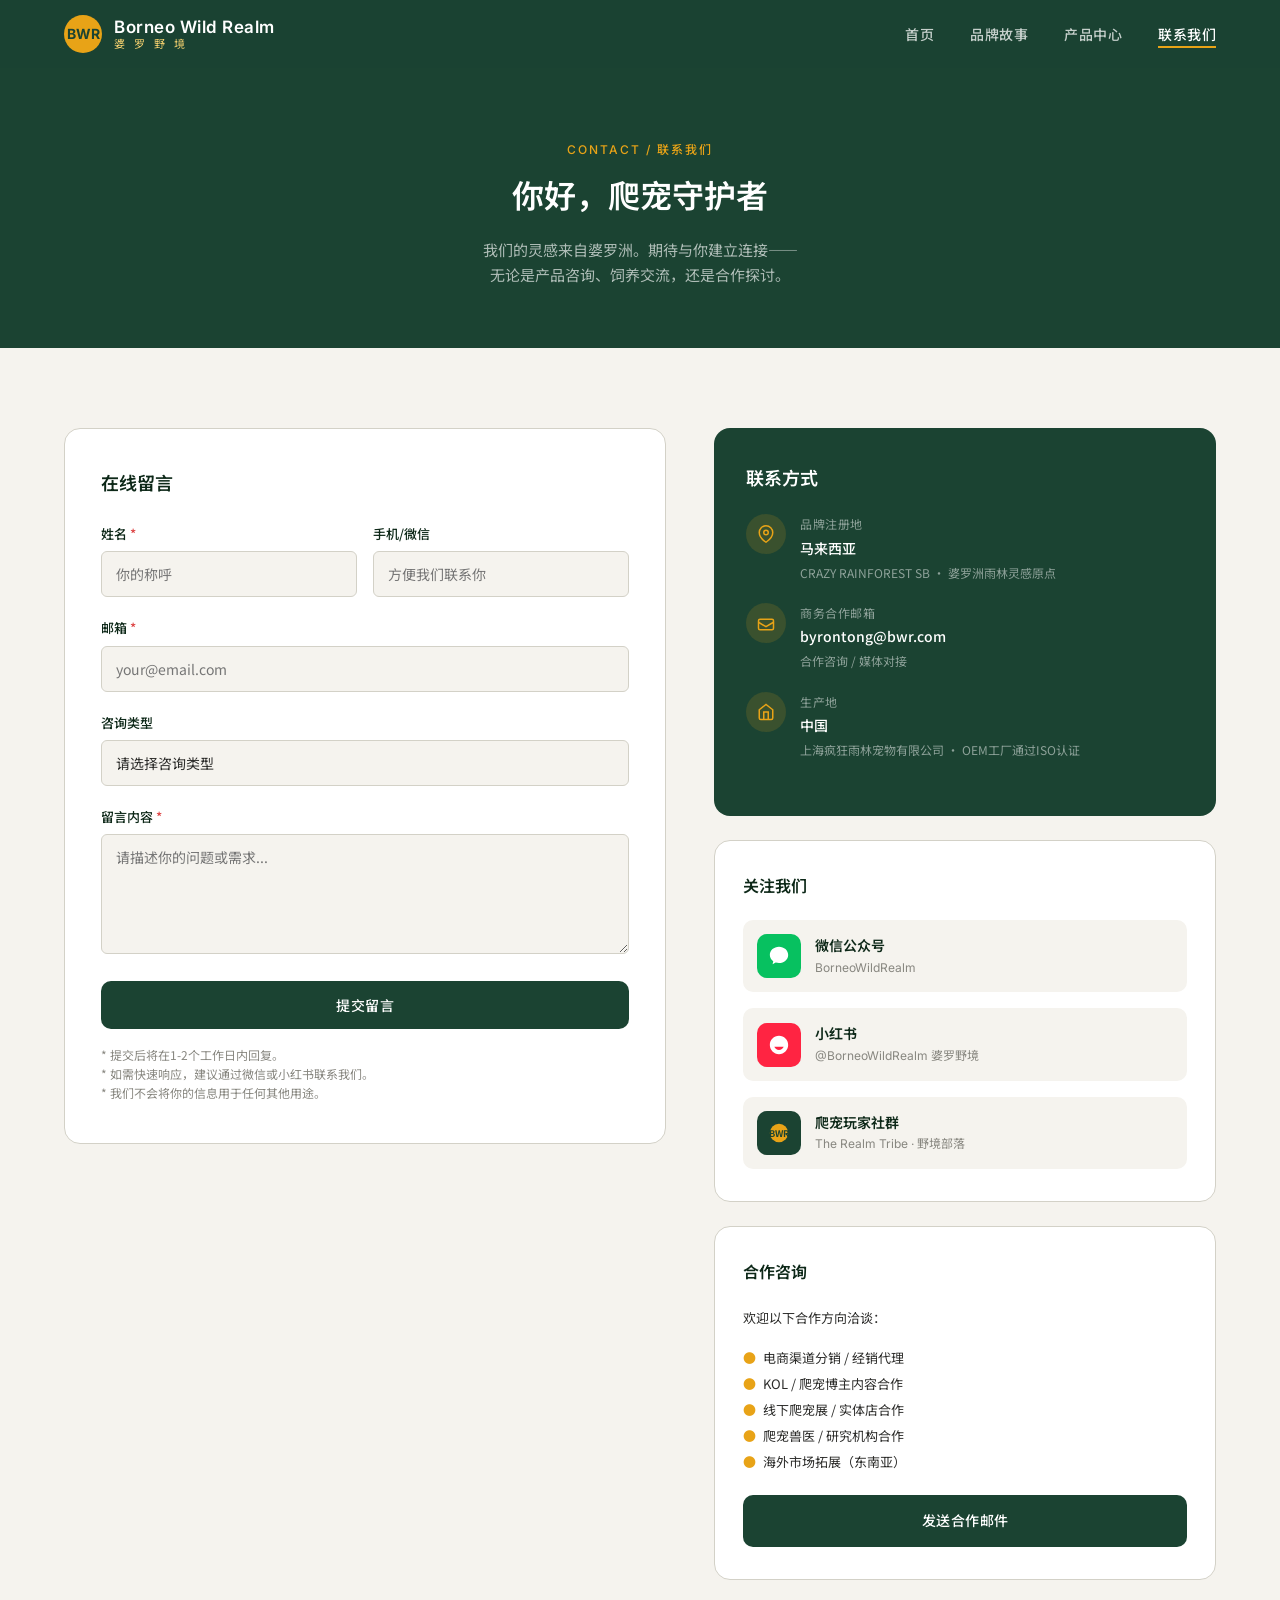
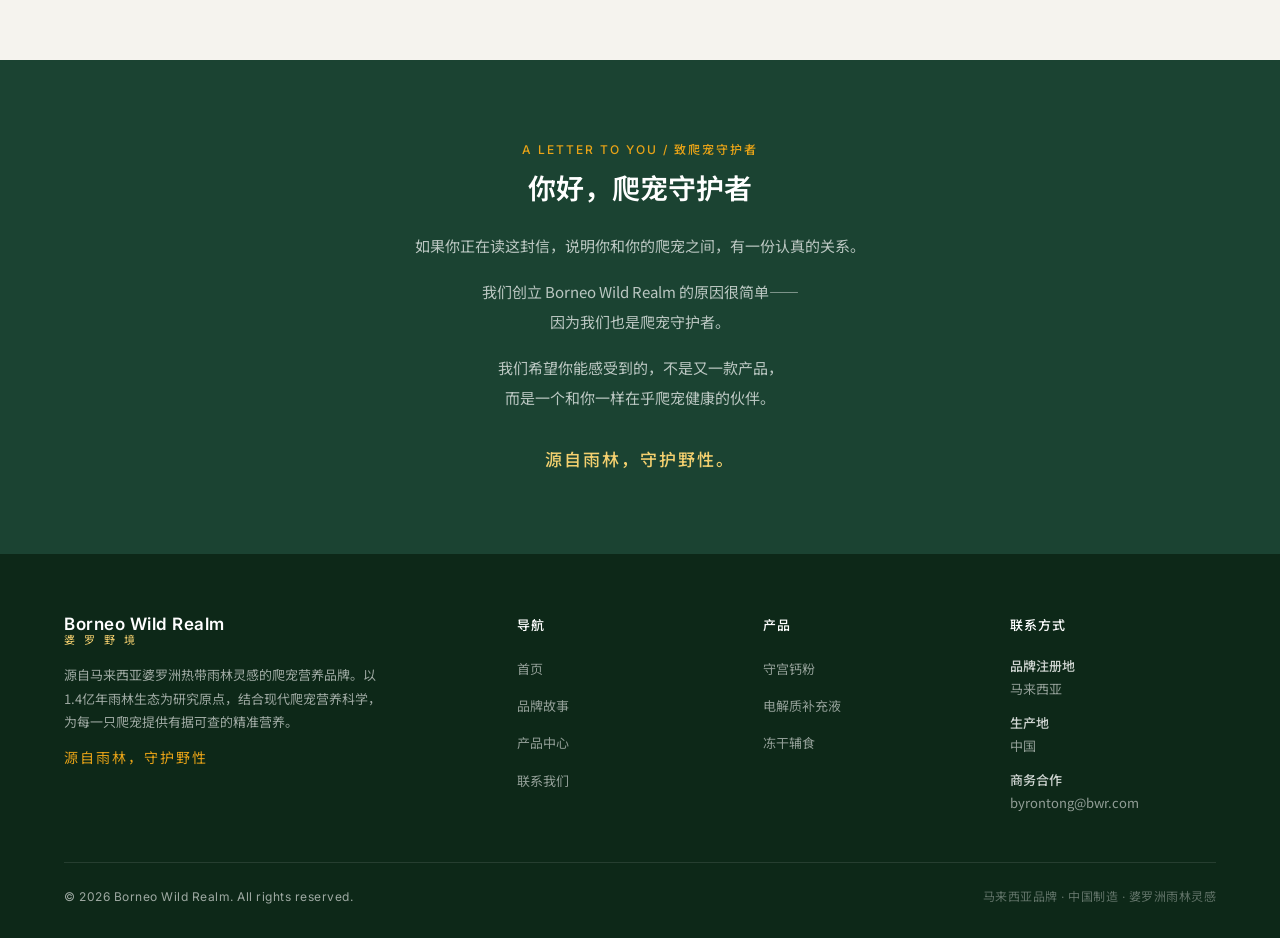
==== commit 3289ec3a: "Update brand content per new strategy docs - Fix compliance red lines: change field research claims " ====
--- a/contact.html
+++ b/contact.html
@@ -37,7 +37,7 @@
     <div class="container">
       <div class="section-label">CONTACT / 联系我们</div>
       <h1>你好，爬宠守护者</h1>
-      <p>我们来自婆罗洲。期待与你建立连接——<br>无论是产品咨询、饲养交流，还是合作探讨。</p>
+      <p>我们的灵感来自婆罗洲。期待与你建立连接——<br>无论是产品咨询、饲养交流，还是合作探讨。</p>
     </div>
   </section>
 
@@ -113,7 +113,7 @@
               <div class="ci-content">
                 <div class="ci-label">品牌注册地</div>
                 <div class="ci-value">马来西亚</div>
-                <div class="ci-sub">婆罗洲雨林精神原点</div>
+                <div class="ci-sub">CRAZY RAINFOREST SB · 婆罗洲雨林灵感原点</div>
               </div>
             </div>
 
@@ -135,7 +135,7 @@
               <div class="ci-content">
                 <div class="ci-label">生产地</div>
                 <div class="ci-value">中国</div>
-                <div class="ci-sub">GMP认证工厂 · 中马双标准品控</div>
+                <div class="ci-sub">上海疯狂雨林宠物有限公司 · OEM工厂通过ISO认证</div>
               </div>
             </div>
           </div>
@@ -245,7 +245,7 @@
             Borneo Wild Realm
             <div class="cn" style="color:var(--bw-amber-light);letter-spacing:3px;font-size:11px;">婆 罗 野 境</div>
           </div>
-          <p>源自马来西亚婆罗洲热带雨林灵感的爬宠营养品牌。以1.4亿年雨林生态的自然智慧，为每一只爬宠提供源自天然栖息地的精准营养。</p>
+          <p>源自马来西亚婆罗洲热带雨林灵感的爬宠营养品牌。以1.4亿年雨林生态为研究原点，结合现代爬宠营养科学，为每一只爬宠提供有据可查的精准营养。</p>
           <div class="slogan">源自雨林，守护野性</div>
         </div>
         <div class="footer-col">
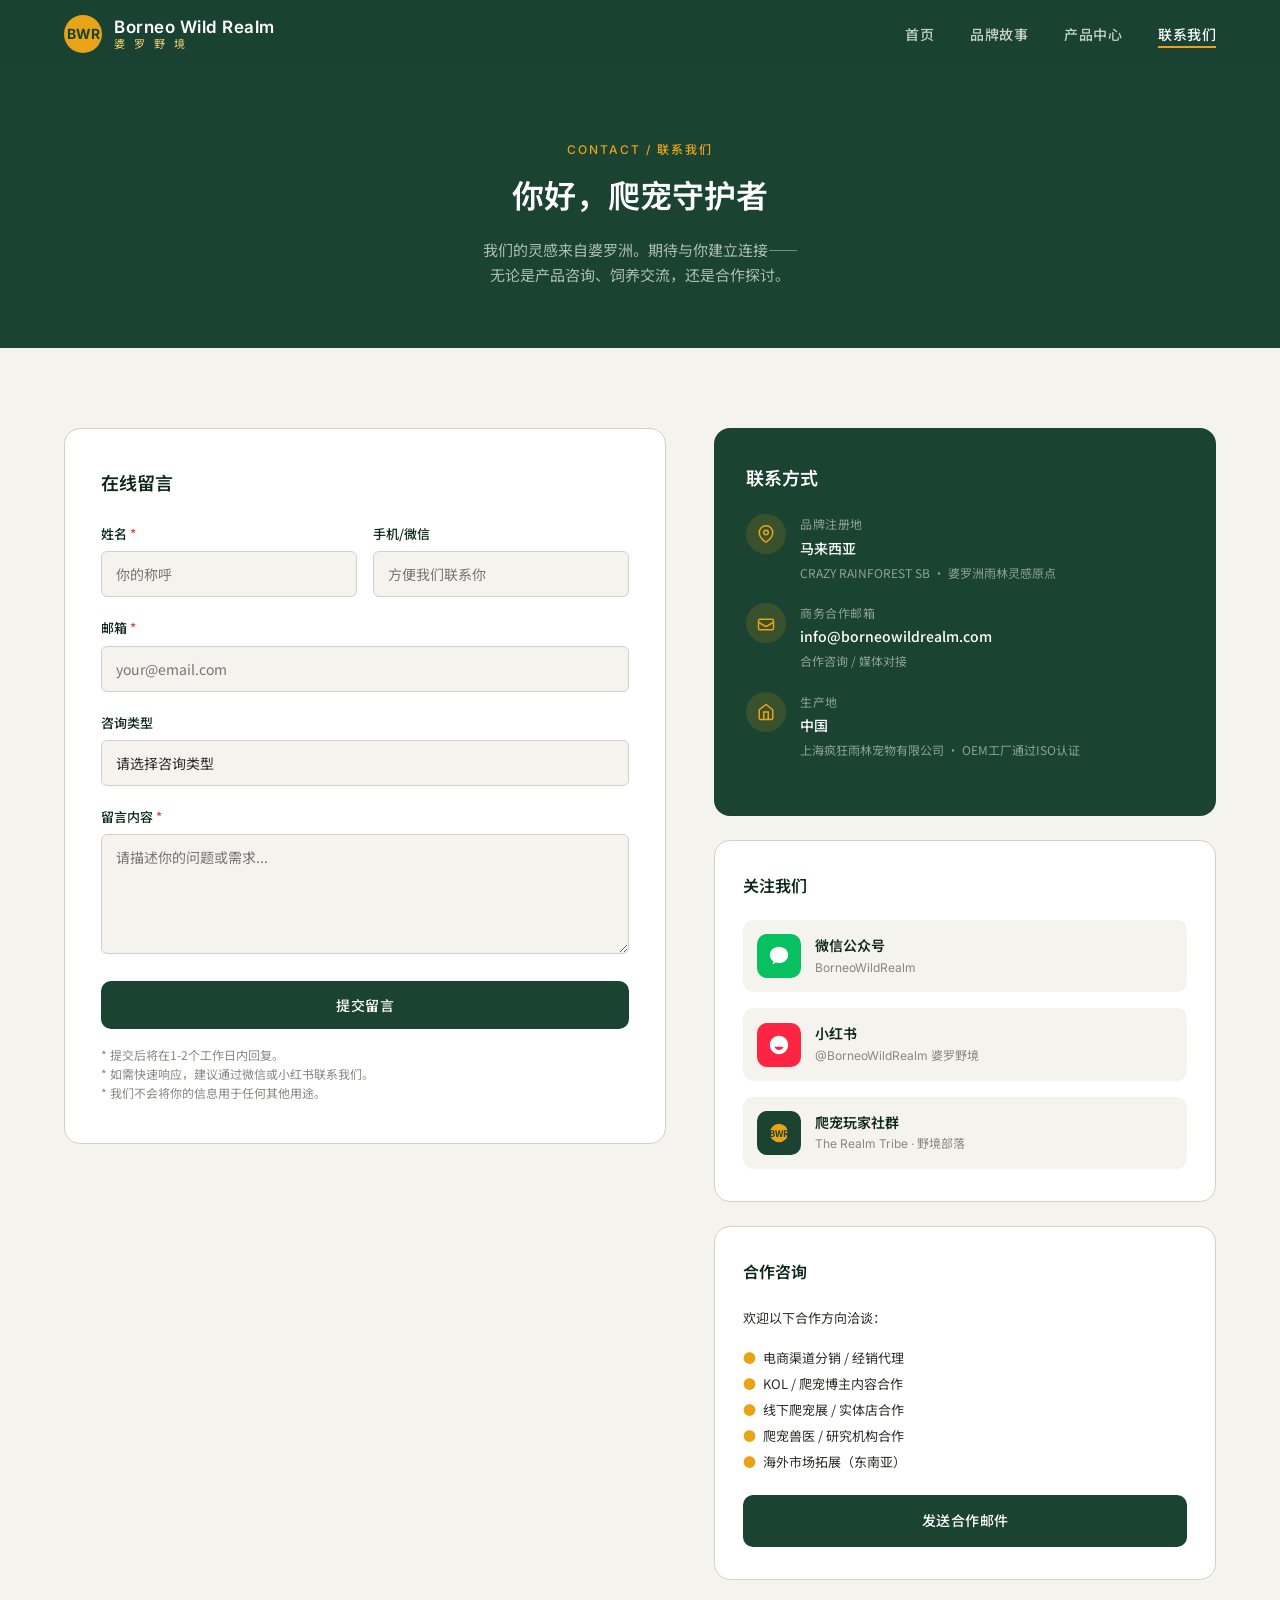
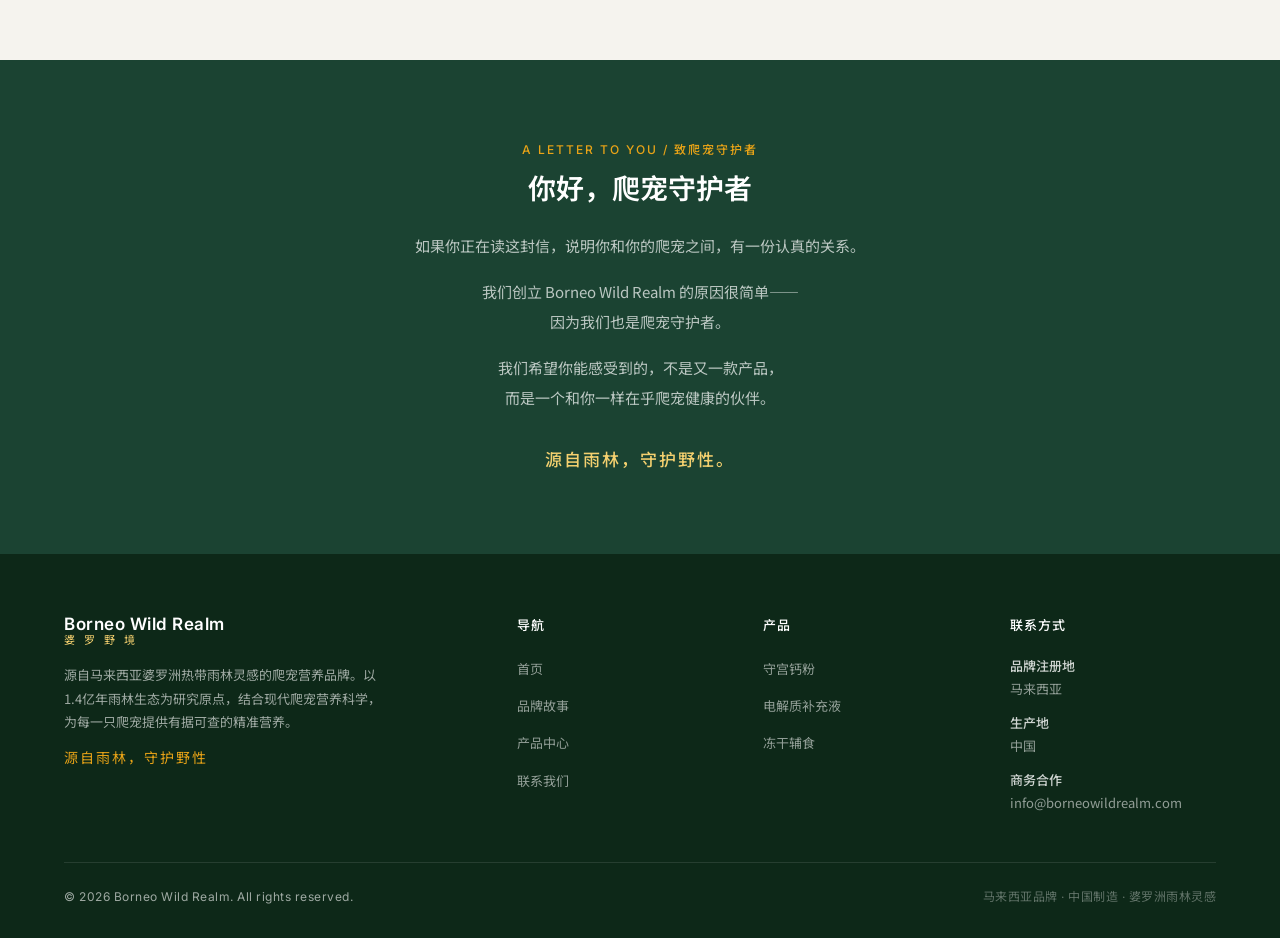
==== commit 5d4625a3: "Update contact email to info@borneowildrealm.com" ====
--- a/contact.html
+++ b/contact.html
@@ -123,7 +123,7 @@
               </div>
               <div class="ci-content">
                 <div class="ci-label">商务合作邮箱</div>
-                <div class="ci-value">byrontong@bwr.com</div>
+                <div class="ci-value">info@borneowildrealm.com</div>
                 <div class="ci-sub">合作咨询 / 媒体对接</div>
               </div>
             </div>
@@ -206,7 +206,7 @@
                 海外市场拓展（东南亚）
               </li>
             </ul>
-            <a href="mailto:byrontong@bwr.com" class="btn btn-dark" style="width:100%;margin-top:20px;">发送合作邮件</a>
+            <a href="mailto:info@borneowildrealm.com" class="btn btn-dark" style="width:100%;margin-top:20px;">发送合作邮件</a>
           </div>
         </div>
 
@@ -274,7 +274,7 @@
             <strong>生产地</strong><br>中国
           </div>
           <div class="contact-item" style="margin-top:10px;">
-            <strong>商务合作</strong><br>byrontong@bwr.com
+            <strong>商务合作</strong><br>info@borneowildrealm.com
           </div>
         </div>
       </div>
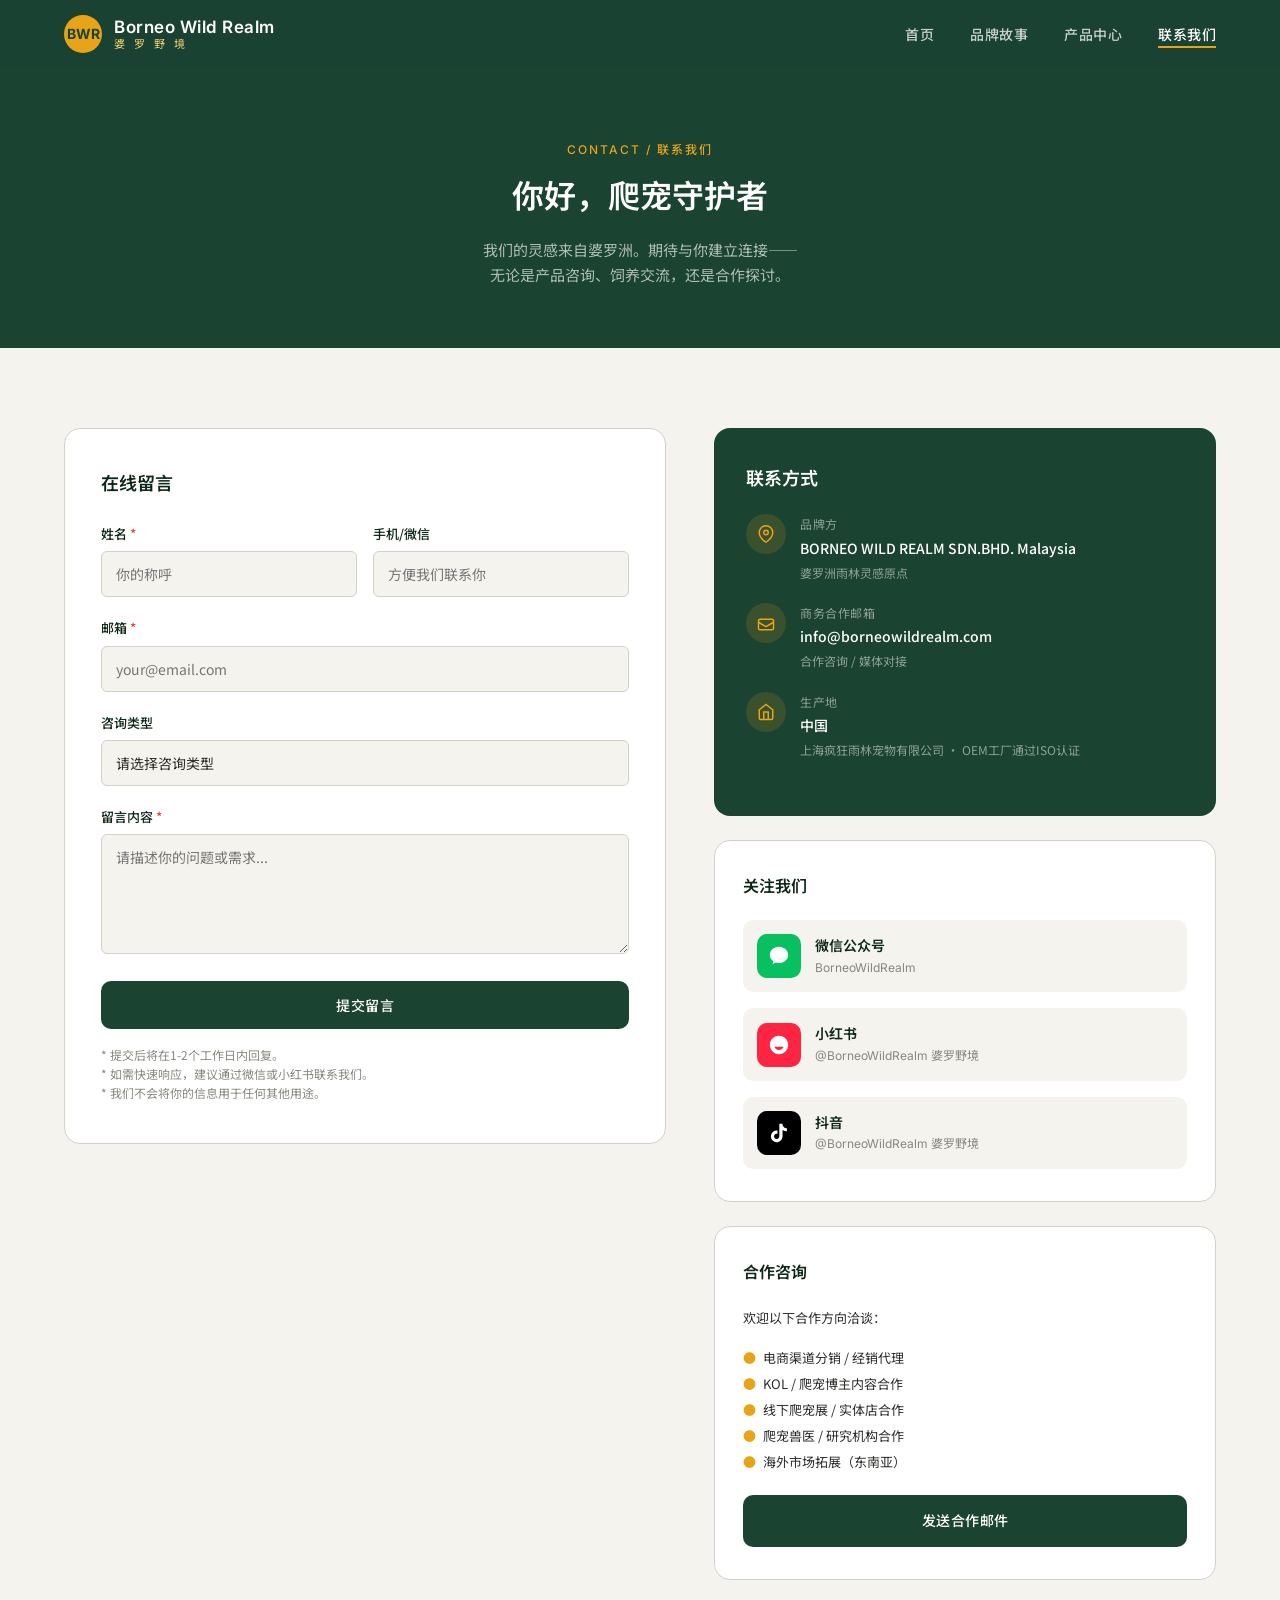
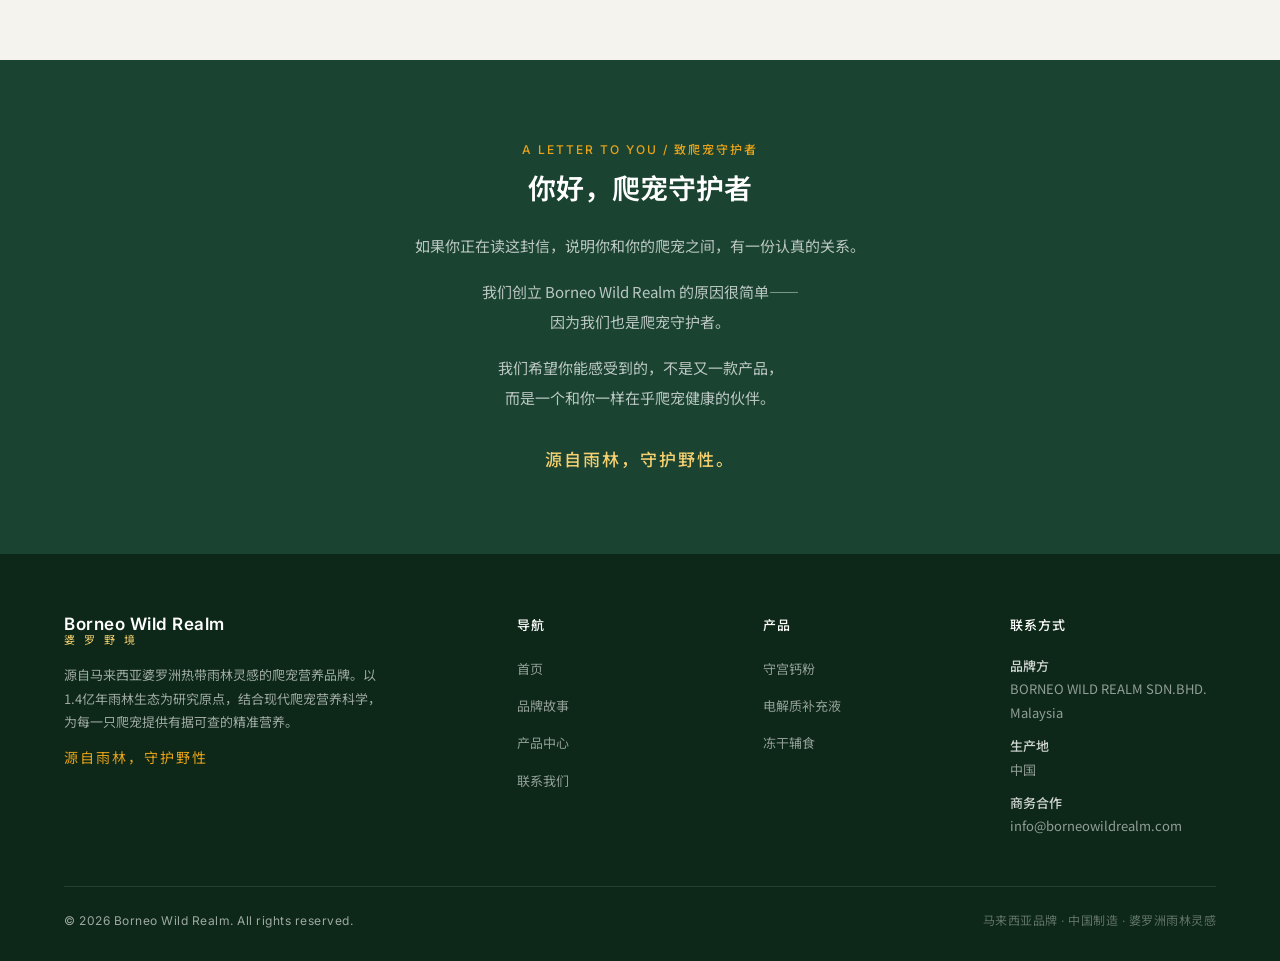
==== commit 22bad85d: "Update: social media to Douyin, brand entity to BORNEO WILD REALM SDN.BHD." ====
--- a/contact.html
+++ b/contact.html
@@ -111,9 +111,9 @@
                 <svg width="18" height="18" viewBox="0 0 24 24" fill="none" stroke="#E8A317" stroke-width="2"><path d="M21 10c0 7-9 13-9 13s-9-6-9-13a9 9 0 0 1 18 0z"/><circle cx="12" cy="10" r="3"/></svg>
               </div>
               <div class="ci-content">
-                <div class="ci-label">品牌注册地</div>
-                <div class="ci-value">马来西亚</div>
-                <div class="ci-sub">CRAZY RAINFOREST SB · 婆罗洲雨林灵感原点</div>
+                <div class="ci-label">品牌方</div>
+                <div class="ci-value">BORNEO WILD REALM SDN.BHD. Malaysia</div>
+                <div class="ci-sub">婆罗洲雨林灵感原点</div>
               </div>
             </div>
 
@@ -166,12 +166,12 @@
               </div>
 
               <div class="social-item">
-                <div class="si-icon" style="background:#1B4332;">
-                  <svg width="22" height="22" viewBox="0 0 24 24" fill="#E8A317"><circle cx="12" cy="12" r="10"/><text x="12" y="16" text-anchor="middle" font-size="10" font-weight="700" fill="#1B4332">BWR</text></svg>
+                <div class="si-icon" style="background:#000000;">
+                  <svg width="22" height="22" viewBox="0 0 24 24" fill="#fff"><path d="M19.59 6.69a4.83 4.83 0 0 1-3.77-4.25V2h-3.45v13.67a2.89 2.89 0 0 1-5.2 1.74 2.89 2.89 0 0 1 2.31-4.64 2.93 2.93 0 0 1 .88.13V9.4a6.84 6.84 0 0 0-1-.05A6.33 6.33 0 0 0 5 20.1a6.34 6.34 0 0 0 10.86-4.43v-7a8.16 8.16 0 0 0 4.77 1.52v-3.4a4.85 4.85 0 0 1-1.04-.1z"/></svg>
                 </div>
                 <div class="si-content">
-                  <div class="si-name">爬宠玩家社群</div>
-                  <div class="si-id">The Realm Tribe · 野境部落</div>
+                  <div class="si-name">抖音</div>
+                  <div class="si-id">@BorneoWildRealm 婆罗野境</div>
                 </div>
               </div>
 
@@ -268,7 +268,7 @@
         <div class="footer-col">
           <h4>联系方式</h4>
           <div class="contact-item">
-            <strong>品牌注册地</strong><br>马来西亚
+            <strong>品牌方</strong><br>BORNEO WILD REALM SDN.BHD. Malaysia
           </div>
           <div class="contact-item" style="margin-top:10px;">
             <strong>生产地</strong><br>中国
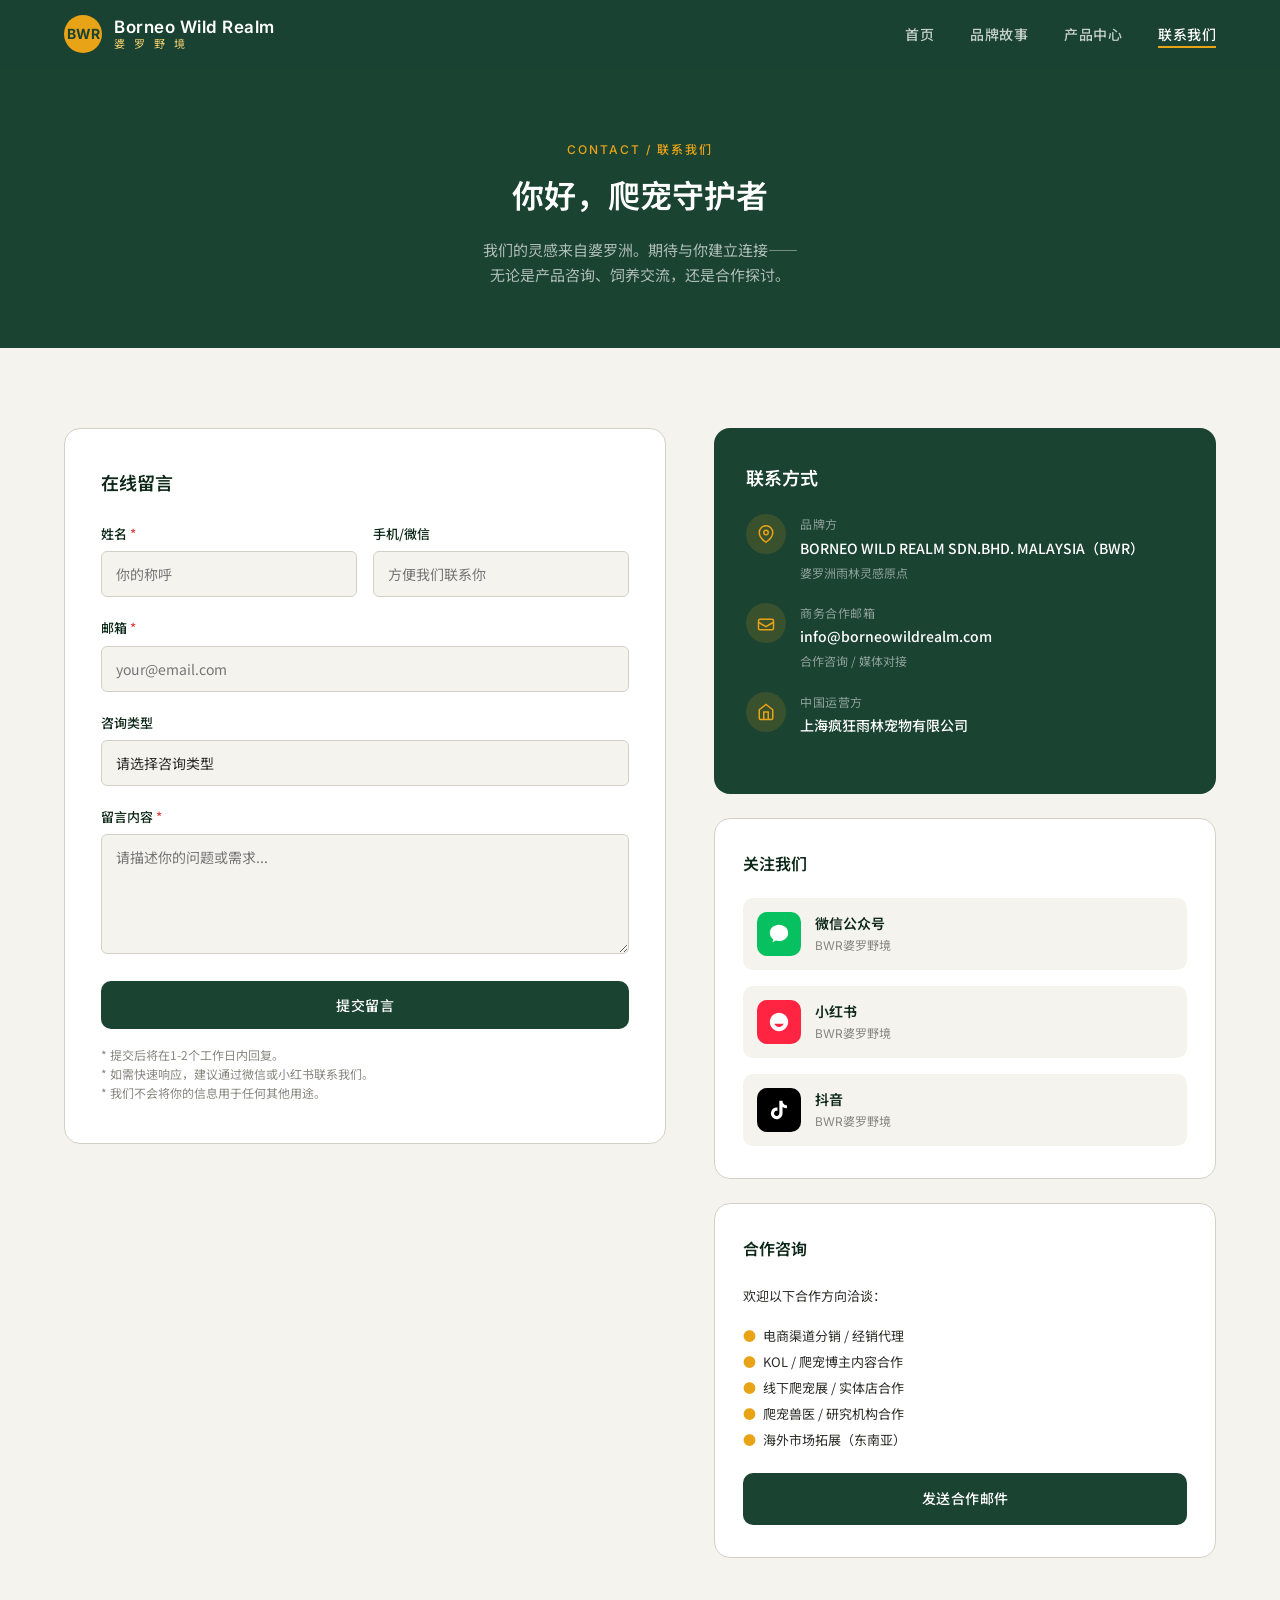
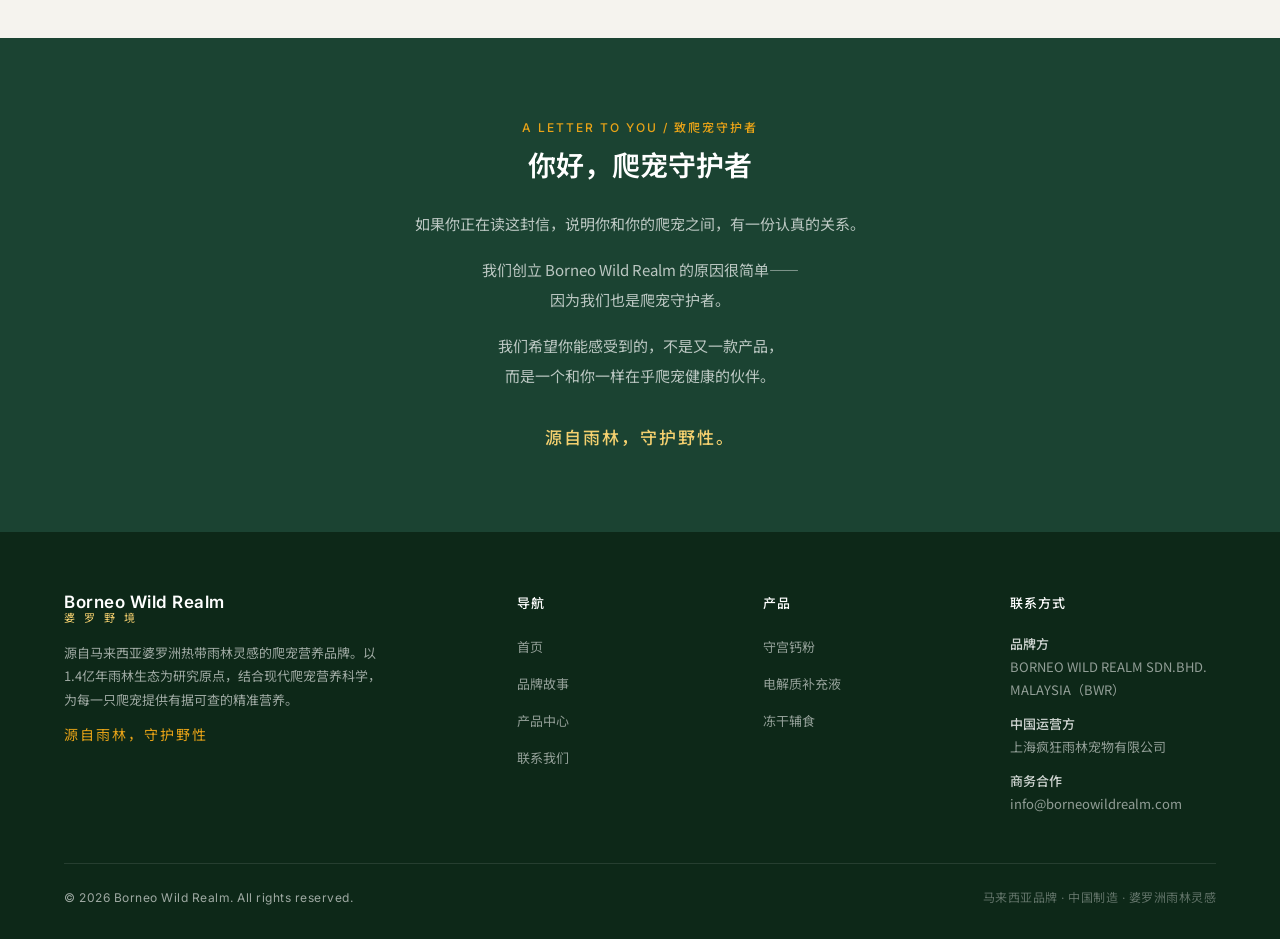
==== commit 818bab0e: "Update: brand entity, operator info, and social media handles" ====
--- a/contact.html
+++ b/contact.html
@@ -112,7 +112,7 @@
               </div>
               <div class="ci-content">
                 <div class="ci-label">品牌方</div>
-                <div class="ci-value">BORNEO WILD REALM SDN.BHD. Malaysia</div>
+                <div class="ci-value">BORNEO WILD REALM SDN.BHD. MALAYSIA（BWR）</div>
                 <div class="ci-sub">婆罗洲雨林灵感原点</div>
               </div>
             </div>
@@ -133,9 +133,8 @@
                 <svg width="18" height="18" viewBox="0 0 24 24" fill="none" stroke="#E8A317" stroke-width="2"><path d="M3 9l9-7 9 7v11a2 2 0 0 1-2 2H5a2 2 0 0 1-2-2z"/><polyline points="9 22 9 12 15 12 15 22"/></svg>
               </div>
               <div class="ci-content">
-                <div class="ci-label">生产地</div>
-                <div class="ci-value">中国</div>
-                <div class="ci-sub">上海疯狂雨林宠物有限公司 · OEM工厂通过ISO认证</div>
+                <div class="ci-label">中国运营方</div>
+                <div class="ci-value">上海疯狂雨林宠物有限公司</div>
               </div>
             </div>
           </div>
@@ -151,7 +150,7 @@
                 </div>
                 <div class="si-content">
                   <div class="si-name">微信公众号</div>
-                  <div class="si-id">BorneoWildRealm</div>
+                  <div class="si-id">BWR婆罗野境</div>
                 </div>
               </div>
 
@@ -161,7 +160,7 @@
                 </div>
                 <div class="si-content">
                   <div class="si-name">小红书</div>
-                  <div class="si-id">@BorneoWildRealm 婆罗野境</div>
+                  <div class="si-id">BWR婆罗野境</div>
                 </div>
               </div>
 
@@ -171,7 +170,7 @@
                 </div>
                 <div class="si-content">
                   <div class="si-name">抖音</div>
-                  <div class="si-id">@BorneoWildRealm 婆罗野境</div>
+                  <div class="si-id">BWR婆罗野境</div>
                 </div>
               </div>
 
@@ -268,10 +267,10 @@
         <div class="footer-col">
           <h4>联系方式</h4>
           <div class="contact-item">
-            <strong>品牌方</strong><br>BORNEO WILD REALM SDN.BHD. Malaysia
+            <strong>品牌方</strong><br>BORNEO WILD REALM SDN.BHD. MALAYSIA（BWR）
           </div>
           <div class="contact-item" style="margin-top:10px;">
-            <strong>生产地</strong><br>中国
+            <strong>中国运营方</strong><br>上海疯狂雨林宠物有限公司
           </div>
           <div class="contact-item" style="margin-top:10px;">
             <strong>商务合作</strong><br>info@borneowildrealm.com
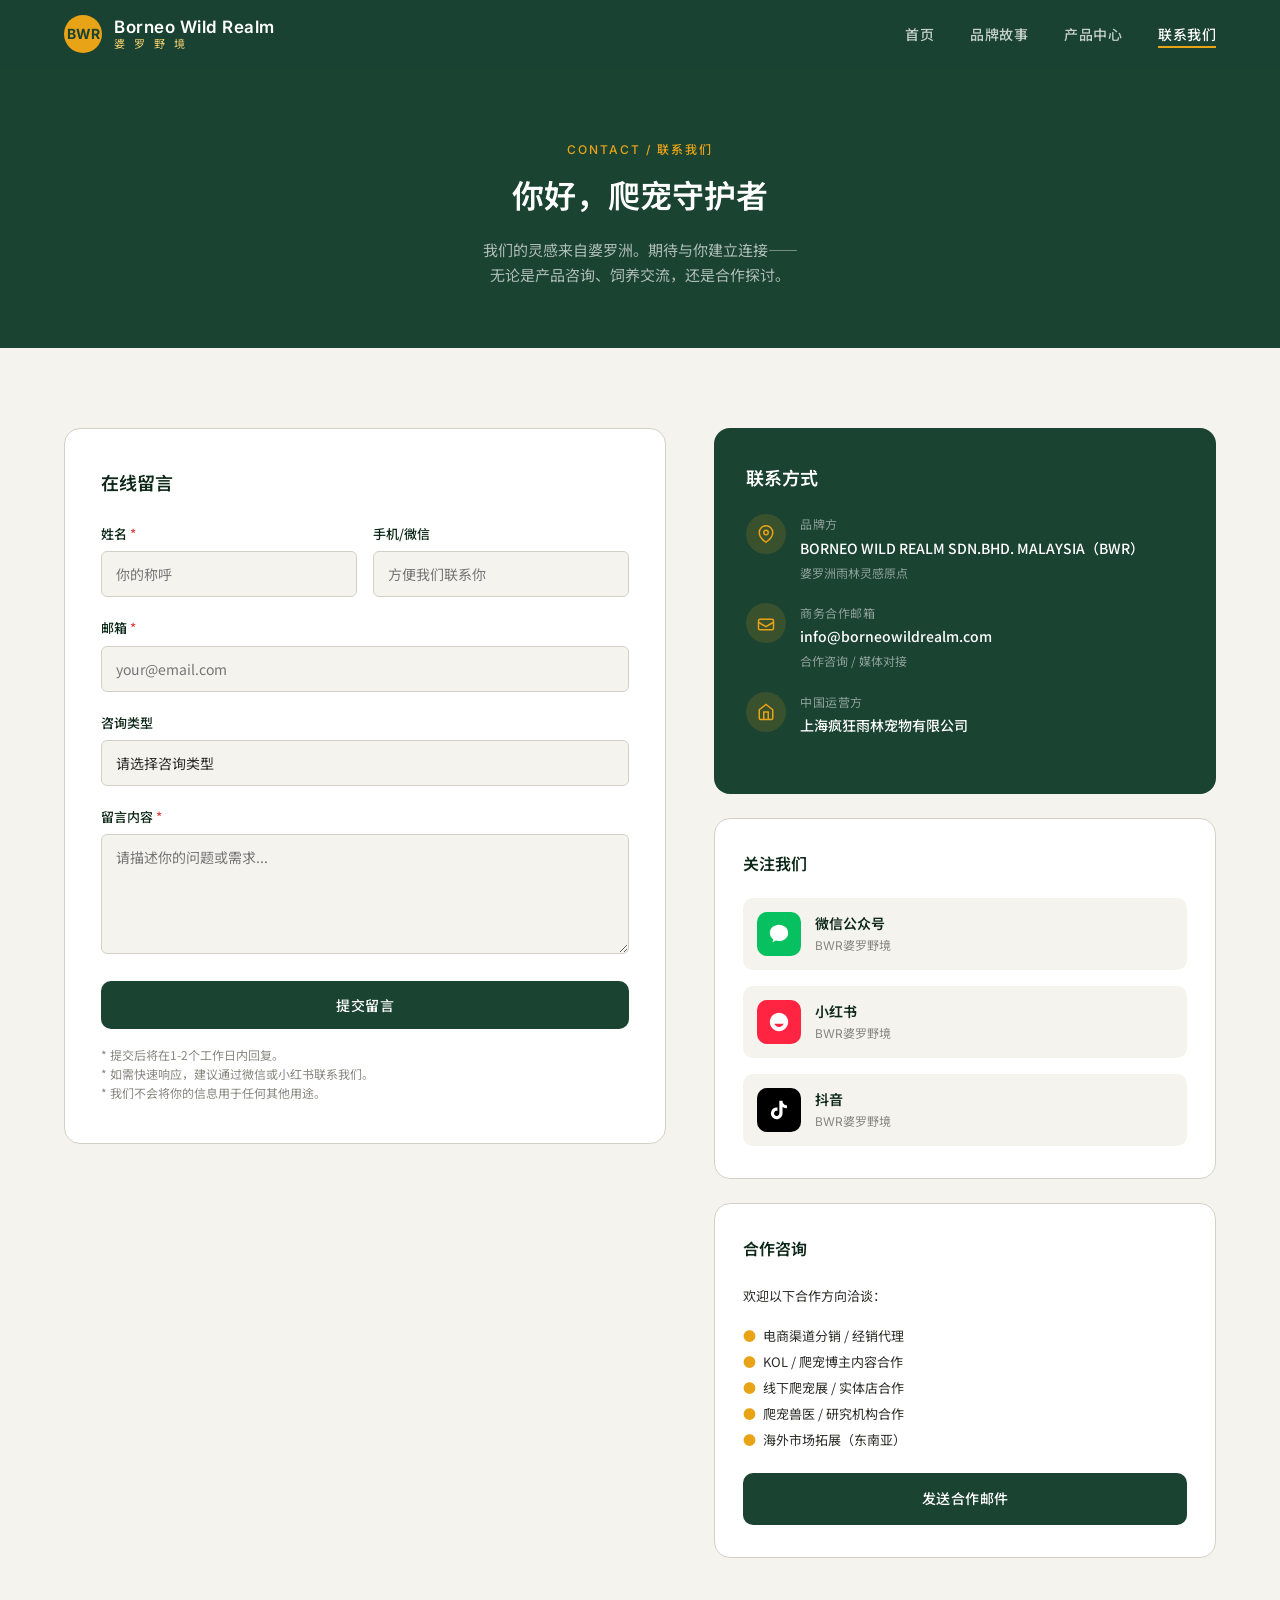
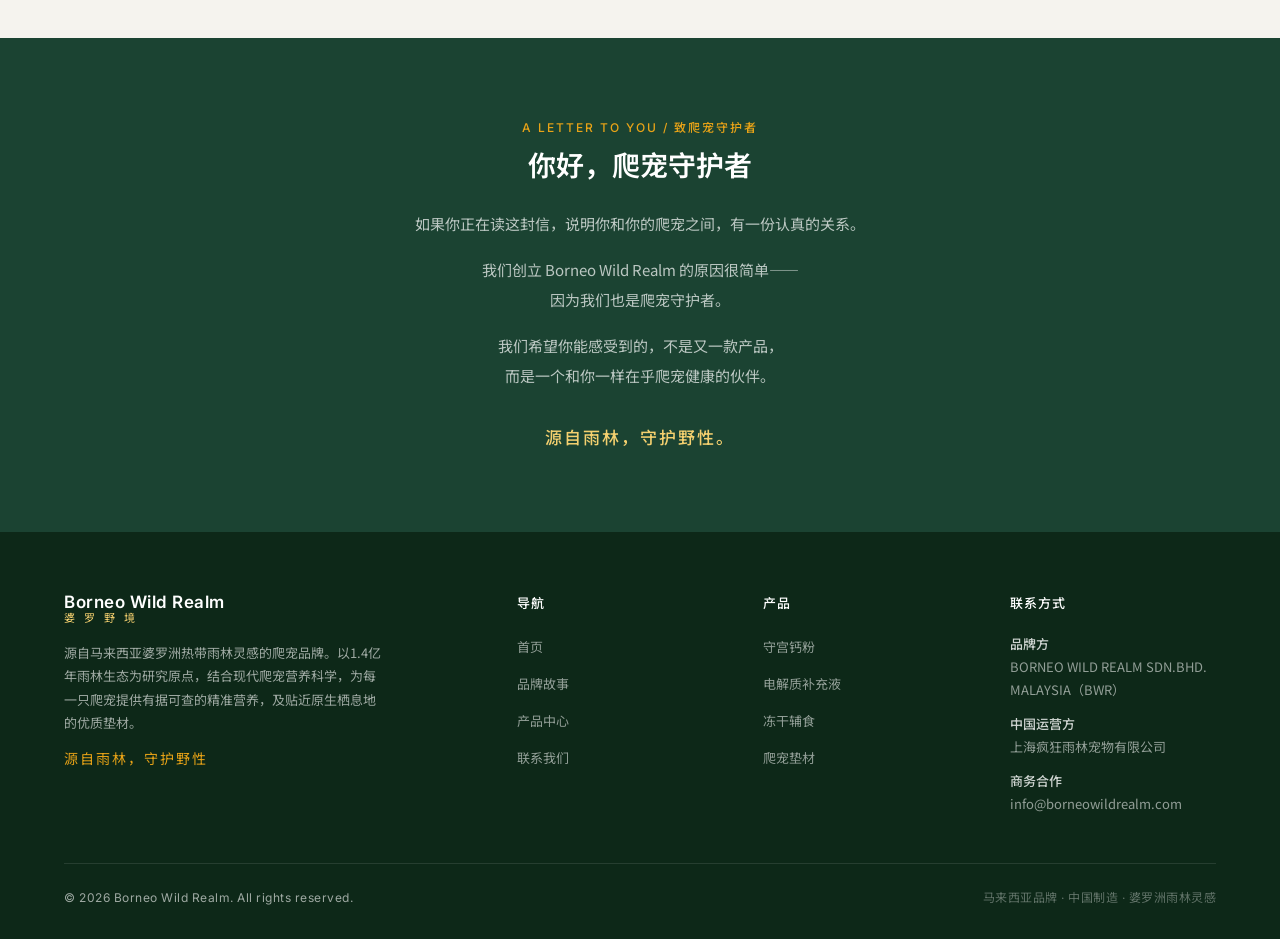
==== commit bc4f98ad: "Update: dual-line strategy - nutrition + substrate products" ====
--- a/contact.html
+++ b/contact.html
@@ -4,7 +4,7 @@
   <meta charset="UTF-8">
   <meta name="viewport" content="width=device-width, initial-scale=1.0">
   <title>联系我们 | Borneo Wild Realm 婆罗野境</title>
-  <meta name="description" content="联系 Borneo Wild Realm — 在线留言、微信/小红书账号、合作咨询渠道。源自婆罗洲雨林的爬宠营养品牌，期待与每一位爬宠守护者建立连接。">
+  <meta name="description" content="联系 Borneo Wild Realm — 在线留言、微信/小红书账号、合作咨询渠道。源自婆罗洲雨林的爬宠品牌，营养品与垫材双线并行，期待与每一位爬宠守护者建立连接。">
   <link rel="icon" href="data:image/svg+xml,<svg xmlns='http://www.w3.org/2000/svg' viewBox='0 0 100 100'><circle cx='50' cy='50' r='50' fill='%23E8A317'/><text x='50' y='62' text-anchor='middle' font-family='Inter,sans-serif' font-size='32' font-weight='700' fill='%231B4332'>BWR</text></svg>">
   <link rel="stylesheet" href="css/style.css">
 </head>
@@ -244,7 +244,7 @@
             Borneo Wild Realm
             <div class="cn" style="color:var(--bw-amber-light);letter-spacing:3px;font-size:11px;">婆 罗 野 境</div>
           </div>
-          <p>源自马来西亚婆罗洲热带雨林灵感的爬宠营养品牌。以1.4亿年雨林生态为研究原点，结合现代爬宠营养科学，为每一只爬宠提供有据可查的精准营养。</p>
+          <p>源自马来西亚婆罗洲热带雨林灵感的爬宠品牌。以1.4亿年雨林生态为研究原点，结合现代爬宠营养科学，为每一只爬宠提供有据可查的精准营养，及贴近原生栖息地的优质垫材。</p>
           <div class="slogan">源自雨林，守护野性</div>
         </div>
         <div class="footer-col">
@@ -262,6 +262,7 @@
             <li><a href="products.html">守宫钙粉</a></li>
             <li><a href="products.html">电解质补充液</a></li>
             <li><a href="products.html">冻干辅食</a></li>
+            <li><a href="products.html">爬宠垫材</a></li>
           </ul>
         </div>
         <div class="footer-col">
